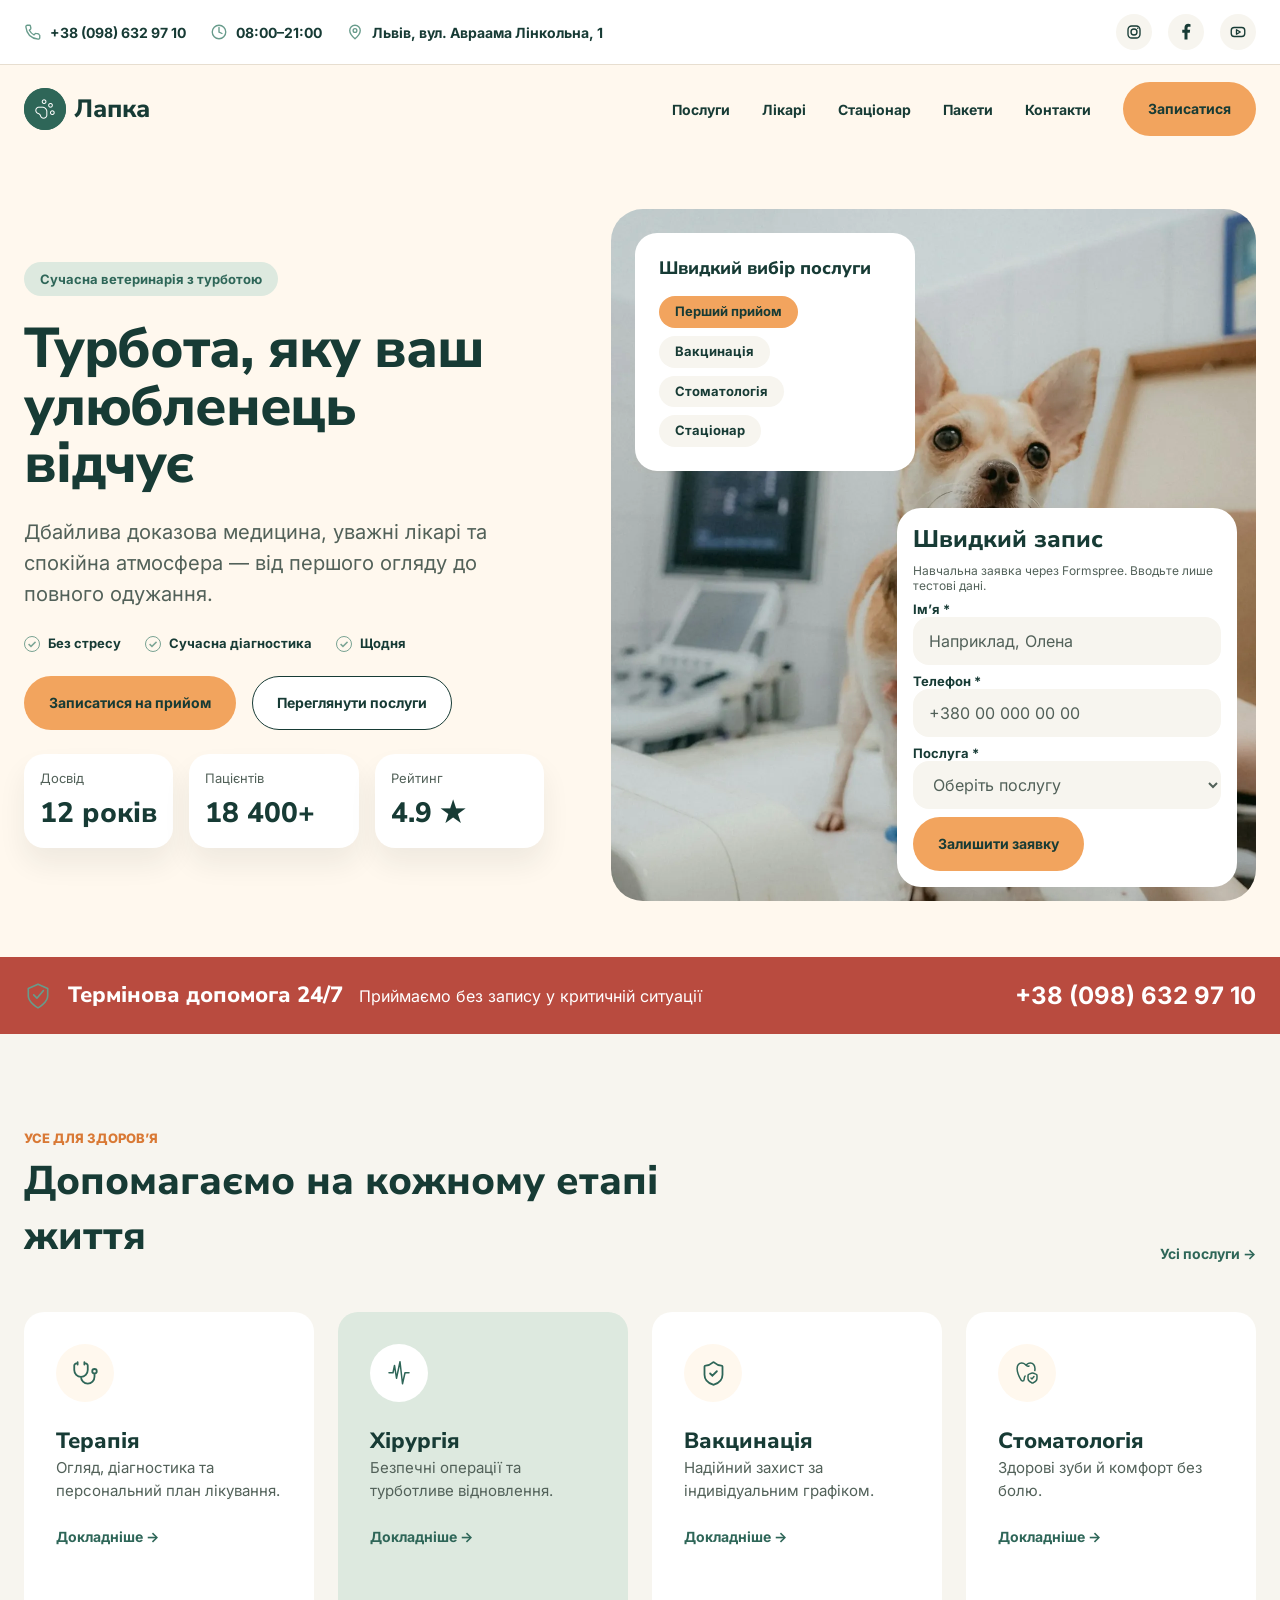
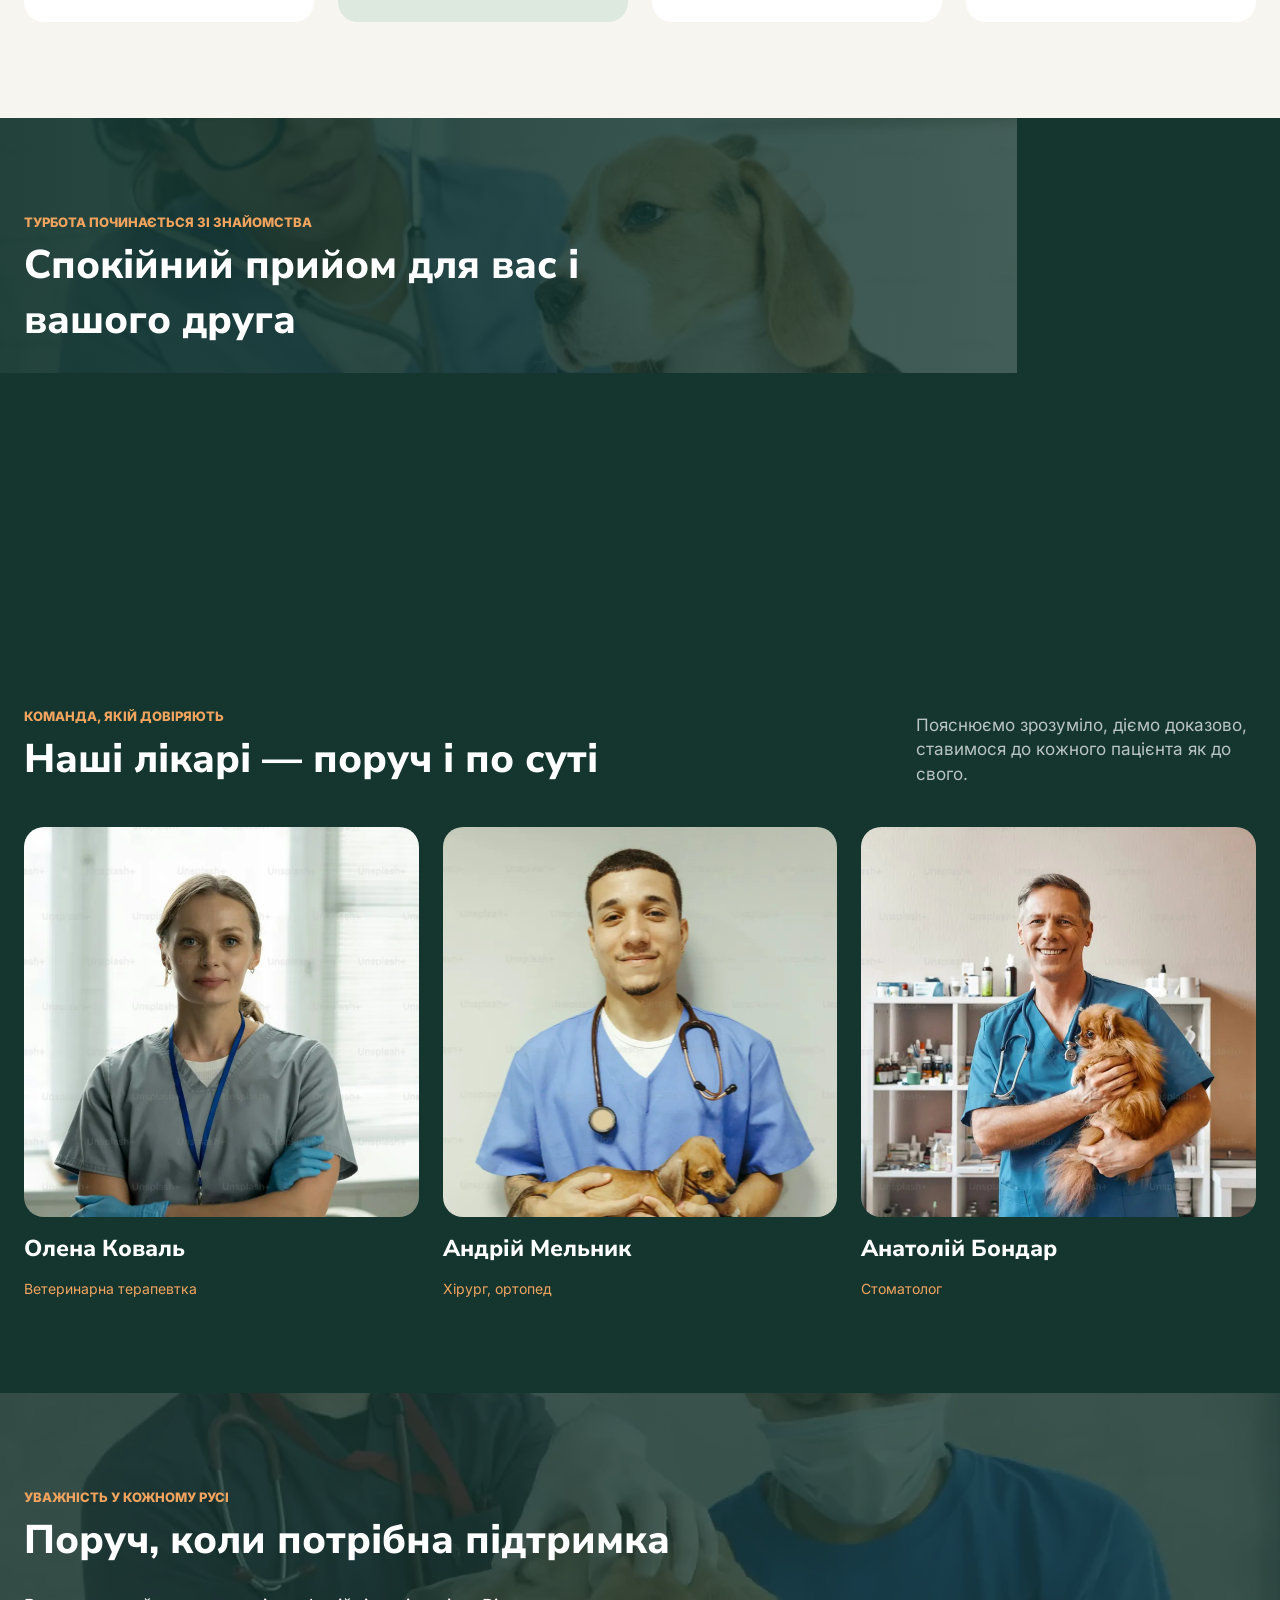
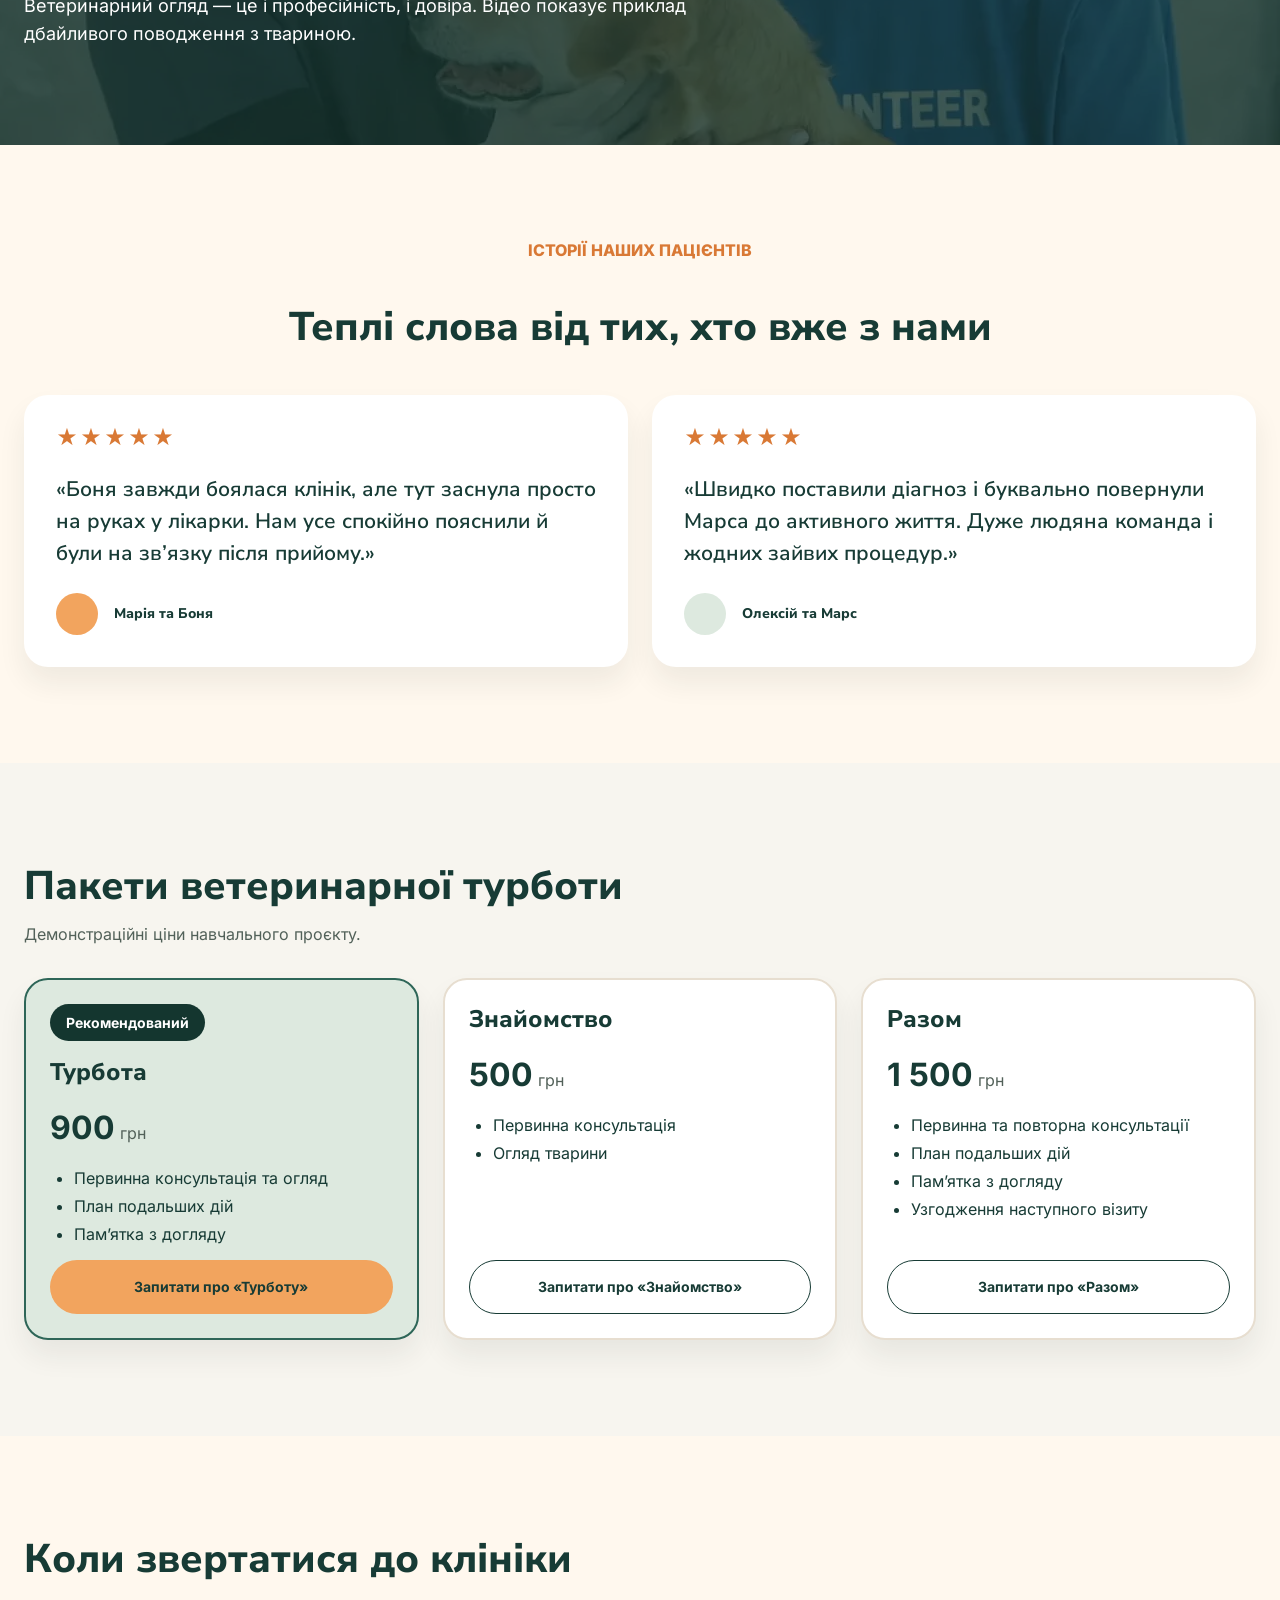
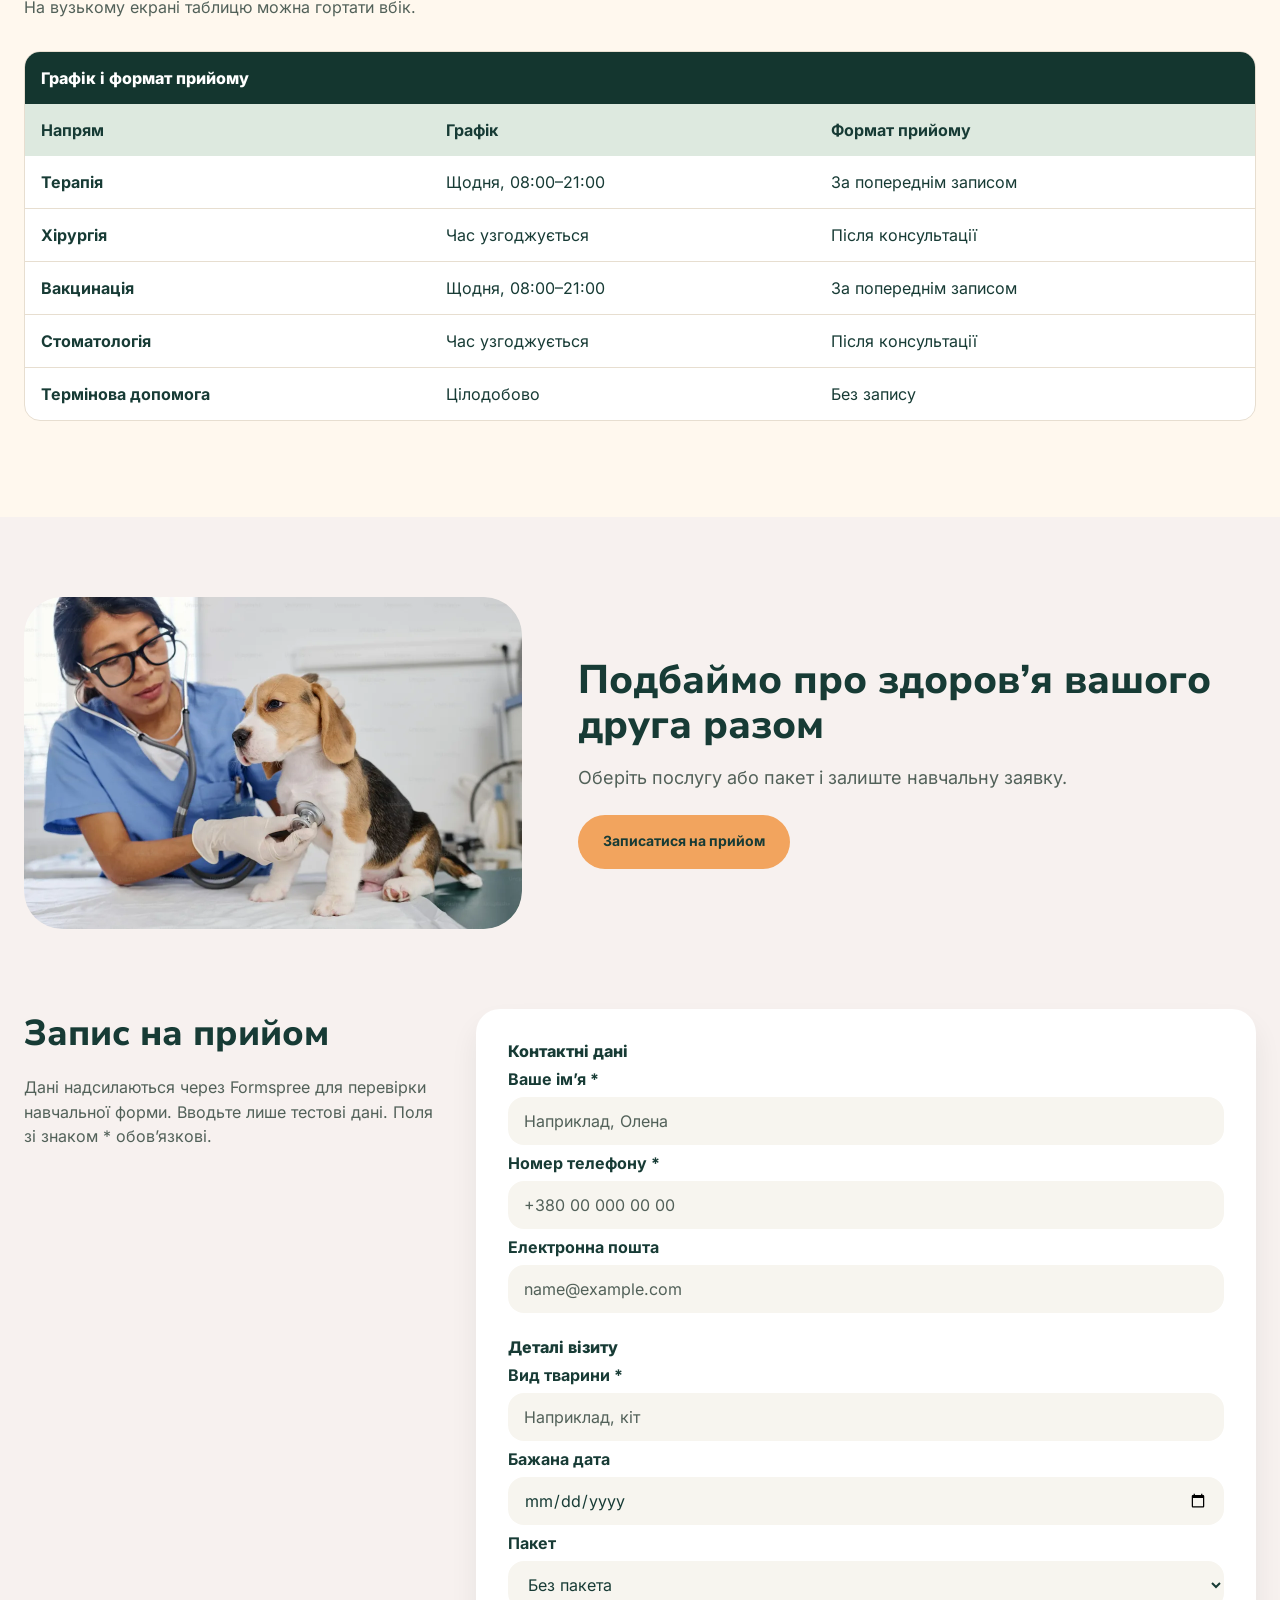
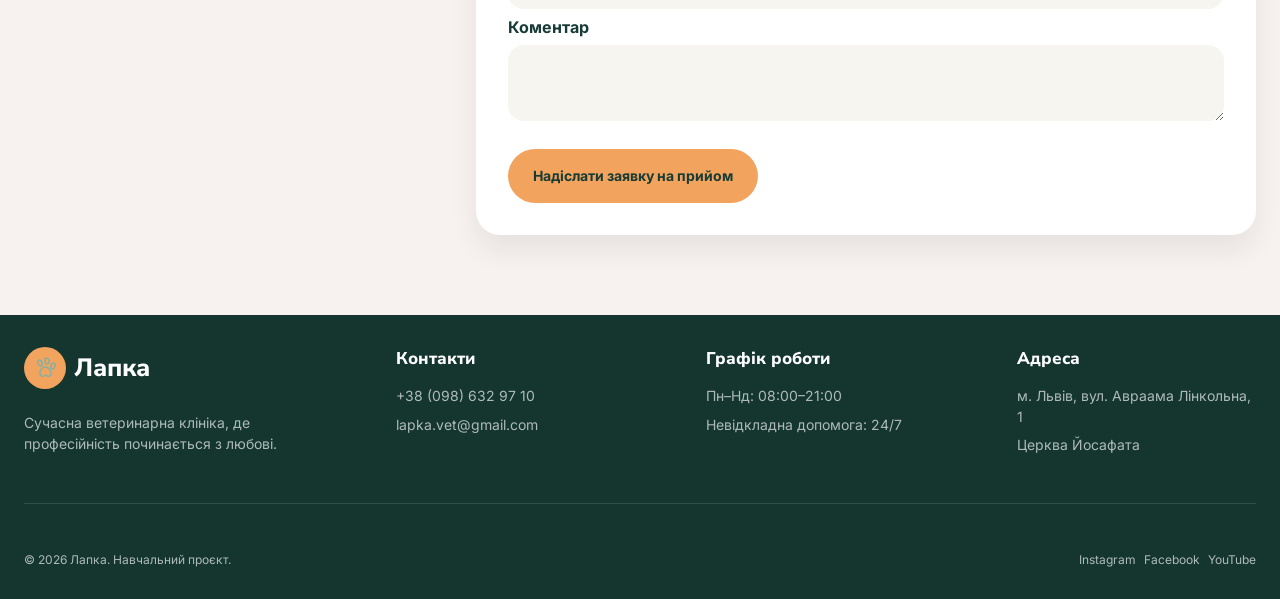
==== Lapka/index.html @ 65a07657 "feat: extend the Lapka learning site with modules 05–08" ====
<!doctype html>
<html lang="uk">
  <head>
    <meta charset="UTF-8">
    <meta name="viewport" content="width=device-width, initial-scale=1">
    <meta name="description"
      content="Ветеринарна клініка «Лапка» у Львові: терапія, хірургія, вакцинація та стоматологія. Турботливі лікарі, запис на прийом і термінова допомога вашим улюбленцям.">
    <title>Ветеринарна клініка «Лапка» у Львові</title>
    <link rel="icon" href="img/paw.svg" type="image/svg+xml">
    <link rel="stylesheet" href="css/fonts.css">
    <link rel="stylesheet" href="css/style.css">
  </head>
  <body id="top">
    <a class="skip-link" href="#main">Перейти до вмісту</a>
    <header class="header">
      <div class="header__top">
        <div class="container header__contacts">
          <ul class="contact-list">
            <li>
              <a href="tel:+380986329710">
                <img src="img/phone.svg" alt="" width="18" height="18">
                +38 (098) 632 97 10
              </a>
            </li>
            <li>
              <img src="img/clock.svg" alt="" width="18" height="18">
              08:00–21:00
            </li>
            <li>
              <a href="#contacts">
                <img src="img/location.svg" alt="" width="18" height="18">
                Львів, вул. Авраама Лінкольна, 1
              </a>
            </li>
          </ul>
          <ul class="social-list" aria-label="Соціальні мережі">
            <li>
              <a class="icon-circle" href="https://www.instagram.com/" aria-label="Instagram">
                <img src="img/instagram.svg" alt="" width="18" height="18">
              </a>
            </li>
            <li>
              <a class="icon-circle" href="https://www.facebook.com/" aria-label="Facebook">
                <img src="img/facebook.svg" alt="" width="18" height="18">
              </a>
            </li>
            <li>
              <a class="icon-circle" href="https://www.youtube.com/" aria-label="YouTube">
                <img src="img/youtube.svg" alt="" width="18" height="18">
              </a>
            </li>
          </ul>
        </div>
      </div>
      <div class="container header__inner">
        <a class="logo" href="#top" aria-label="Лапка — на початок">
          <span class="icon-circle logo__mark">
            <img src="img/logo-mark.png" alt="" width="42" height="42">
          </span>
          Лапка
        </a>
        <a class="icon-circle header__phone" href="tel:+380986329710" aria-label="Зателефонувати до клініки">
          <img src="img/phone.svg" alt="" width="22" height="22">
        </a>
        <input class="nav-toggle" type="checkbox" id="nav-toggle" aria-label="Меню"
          aria-controls="site-menu">
        <label class="icon-circle burger menu-trigger" for="nav-toggle">
          <span aria-hidden="true"></span>
        </label>
        <nav class="navigation" id="site-menu" aria-label="Основна навігація" tabindex="-1">
          <div class="menu-close">
            <strong class="navigation__title">Меню</strong>
            <label class="icon-circle burger burger--close" for="nav-toggle" title="Закрити меню">
              <span aria-hidden="true"></span>
            </label>
          </div>
          <ul class="menu">
            <li class="menu__services">
              <a href="#services">
                Послуги
                <span class="menu__arrow" aria-hidden="true">›</span>
              </a>
              <ul class="submenu__list">
                <li><a href="#services">Усі послуги</a></li>
                <li><a href="#therapy">Терапія</a></li>
                <li><a href="#surgery">Хірургія</a></li>
                <li><a href="#vaccination">Вакцинація</a></li>
                <li><a href="#dentistry">Стоматологія</a></li>
              </ul>
            </li>
            <li>
              <a href="#doctors">
                Лікарі
                <span class="menu__arrow" aria-hidden="true">›</span>
              </a>
            </li>
            <li>
              <a href="#hospital">
                Стаціонар
                <span class="menu__arrow" aria-hidden="true">›</span>
              </a>
            </li>
            <li>
              <a href="#pricing">Пакети <span class="menu__arrow" aria-hidden="true">›</span></a>
            </li>
            <li>
              <a href="#contacts">
                Контакти
                <span class="menu__arrow" aria-hidden="true">›</span>
              </a>
            </li>
          </ul>
          <a class="btn navigation__booking" href="#appointment">
            Записатися на прийом
          </a>
        </nav>
        <a class="btn header__booking" href="#appointment">Записатися</a>
      </div>
    </header>
    <main id="main" tabindex="-1">
      <section class="hero" aria-labelledby="hero-title">
        <div class="container hero__inner">
          <div class="hero__content">
            <p class="hero__badge">Сучасна ветеринарія з турботою</p>
            <h1 id="hero-title">Турбота, яку ваш улюбленець відчує</h1>
            <p class="hero__description">
              Дбайлива доказова медицина, уважні лікарі та спокійна атмосфера —
              від першого огляду до повного одужання.
            </p>
            <ul class="hero__benefits">
              <li>Без стресу</li>
              <li>Сучасна діагностика</li>
              <li>Щодня</li>
            </ul>
            <div class="hero__actions">
              <a class="btn" href="#appointment">Записатися на прийом</a>
              <a class="btn btn--outline" href="#services">
                Переглянути послуги
              </a>
            </div>
            <ul class="statistics" aria-label="Клініка в цифрах">
              <li class="statistics__heading">
                <p class="eyebrow">Нам довіряють</p>
                <h2>Спокій для вас. Турбота для них.</h2>
              </li>
              <li class="statistics__item statistics__item--experience">
                <span>Досвід</span>
                <strong>12 років</strong>
              </li>
              <li class="statistics__item statistics__item--patients">
                <span>Пацієнтів</span>
                <strong>18 400+</strong>
              </li>
              <li class="statistics__item">
                <span>Рейтинг</span>
                <strong>4.9 ★</strong>
              </li>
              <li class="statistics__item statistics__emergency">
                <span>Невідкладна допомога</span>
                <strong>24/7</strong>
              </li>
            </ul>
          </div>
          <div class="hero__visual">
            <picture class="hero__picture">
              <source media="(max-width: 600px)" srcset="img/hero-dog-mobile.webp">
              <img class="hero__photo" src="img/hero-dog.webp" alt="Чихуахуа на огляді у ветеринарній клініці"
                width="1308" height="1384" fetchpriority="high" decoding="async">
            </picture>
            <nav class="service-picker" aria-label="Швидкий вибір послуги">
              <h2 class="service-picker__title">Швидкий вибір послуги</h2>
              <ul class="service-picker__list">
                <li>
                  <a class="service-picker__link service-picker__link--active" href="#appointment">
                    Перший прийом
                  </a>
                </li>
                <li>
                  <a class="service-picker__link" href="#vaccination">
                    Вакцинація
                  </a>
                </li>
                <li>
                  <a class="service-picker__link" href="#dentistry">
                    Стоматологія
                  </a>
                </li>
                <li>
                  <a class="service-picker__link" href="#hospital">Стаціонар</a>
                </li>
              </ul>
            </nav>
            <form class="quick-booking" action="https://formspree.io/f/xnpjllab" method="post"
              aria-labelledby="quick-title" aria-describedby="quick-note">
              <h2 id="quick-title">Швидкий запис</h2>
              <p id="quick-note">Навчальна заявка через Formspree. Вводьте лише тестові дані.</p>
              <input type="hidden" name="_subject" value="Лапка — швидка навчальна заявка">
              <fieldset class="form-fields">
                <legend class="visually-hidden">Дані швидкого запису</legend>
                <label for="quick-name">Ім’я *</label>
                <input id="quick-name" name="name" type="text" placeholder="Наприклад, Олена"
                  autocomplete="given-name" maxlength="80" required>
                <label for="quick-phone">Телефон *</label>
                <input id="quick-phone" name="phone" type="tel" placeholder="+380 00 000 00 00"
                  autocomplete="tel" maxlength="24" pattern="[+]?[0-9][0-9 \(\)\-]{5,21}[0-9]" required>
                <label for="quick-service">Послуга *</label>
                <select id="quick-service" name="service" required>
                  <option value="" selected disabled>Оберіть послугу</option>
                  <option>Перший прийом</option>
                  <option>Вакцинація</option>
                  <option>Стоматологія</option>
                  <option>Стаціонар</option>
                </select>
              </fieldset>
              <button class="btn" type="submit">Залишити заявку</button>
            </form>
          </div>
        </div>
      </section>
      <section class="emergency" id="hospital" aria-labelledby="emergency-title">
        <div class="container emergency__inner">
          <span class="emergency__icon">
            <img src="img/shield.svg" alt="" width="28" height="28" loading="lazy">
          </span>
          <h2 id="emergency-title">Термінова допомога 24/7</h2>
          <p>Приймаємо без запису у критичній ситуації</p>
          <a href="tel:+380986329710">+38 (098) 632 97 10</a>
        </div>
      </section>
      <section class="section services" id="services" aria-labelledby="services-title">
        <div class="container services__inner">
          <hgroup class="services__heading">
            <p class="eyebrow">Усе для здоров’я</p>
            <h2 id="services-title">Допомагаємо на кожному етапі життя</h2>
          </hgroup>
          <div class="cards services__cards" id="service-cards">
            <article class="card service-card" id="therapy">
              <span class="icon-circle service-card__icon">
                <img src="img/service-therapy.svg" alt="" width="27" height="27" loading="lazy">
              </span>
              <div class="service-card__body">
                <h3>Терапія</h3>
                <p>Огляд, діагностика та персональний план лікування.</p>
              </div>
              <a class="text-link" href="#appointment" aria-label="Дізнатися більше про терапію">
                <span class="service-card__link-label">Докладніше</span>
                <span aria-hidden="true">→</span>
              </a>
            </article>
            <article class="card service-card service-card--accent" id="surgery">
              <span class="icon-circle service-card__icon">
                <img src="img/service-surgery.svg" alt="" width="24" height="24" loading="lazy">
              </span>
              <div class="service-card__body">
                <h3>Хірургія</h3>
                <p>Безпечні операції та турботливе відновлення.</p>
              </div>
              <a class="text-link" href="#appointment" aria-label="Дізнатися більше про хірургію">
                <span class="service-card__link-label">Докладніше</span>
                <span aria-hidden="true">→</span>
              </a>
            </article>
            <article class="card service-card" id="vaccination">
              <span class="icon-circle service-card__icon">
                <img src="img/service-vaccination.svg" alt="" width="27" height="27" loading="lazy">
              </span>
              <div class="service-card__body">
                <h3>Вакцинація</h3>
                <p>Надійний захист за індивідуальним графіком.</p>
              </div>
              <a class="text-link" href="#appointment" aria-label="Дізнатися більше про вакцинацію">
                <span class="service-card__link-label">Докладніше</span>
                <span aria-hidden="true">→</span>
              </a>
            </article>
            <article class="card service-card" id="dentistry">
              <span class="icon-circle service-card__icon">
                <img src="img/service-dentistry.svg" alt="" width="24" height="24" loading="lazy">
              </span>
              <div class="service-card__body">
                <h3>Стоматологія</h3>
                <p>Здорові зуби й комфорт без болю.</p>
              </div>
              <a class="text-link" href="#appointment" aria-label="Дізнатися більше про стоматологію">
                <span class="service-card__link-label">Докладніше</span>
                <span aria-hidden="true">→</span>
              </a>
            </article>
          </div>
          <a class="text-link services__all" href="#service-cards">
            Усі послуги
            <span aria-hidden="true">→</span>
          </a>
        </div>
      </section>
      <section class="media-banner photo-banner" id="care" aria-labelledby="care-title" tabindex="-1">
        <div class="container">
          <div class="media-copy">
            <p class="eyebrow">Турбота починається зі знайомства</p>
            <h2 id="care-title">Спокійний прийом для вас і вашого друга</h2>
            <p>
              Час на знайомство, зрозумілі пояснення та увага до кожної деталі —
              саме так ми уявляємо сучасну ветеринарію.
            </p>
            <a class="btn" href="#appointment">Підготуватися до візиту</a>
          </div>
        </div>
      </section>
      <section class="section doctors" id="doctors" aria-labelledby="doctors-title">
        <div class="container">
          <div class="section-heading doctors__heading">
            <hgroup>
              <p class="eyebrow">Команда, якій довіряють</p>
              <h2 id="doctors-title">Наші лікарі — поруч і по суті</h2>
            </hgroup>
            <p class="doctors__description">
              Пояснюємо зрозуміло, діємо доказово, ставимося до кожного пацієнта
              як до свого.
            </p>
          </div>
          <div class="cards doctors__cards">
            <article class="card doctor-card">
              <img src="img/doctor-koval.webp" alt="Ветеринарна терапевтка Олена Коваль" width="802"
                height="780" loading="lazy" decoding="async">
              <h3>Олена Коваль</h3>
              <p>Ветеринарна терапевтка</p>
            </article>
            <article class="card doctor-card">
              <img src="img/doctor-melnyk.webp" alt="Хірург Андрій Мельник із собакою" width="803" height="780"
                loading="lazy" decoding="async">
              <h3>Андрій Мельник</h3>
              <p>Хірург, ортопед</p>
            </article>
            <article class="card doctor-card">
              <img src="img/doctor-bondar.webp" alt="Стоматолог Анатолій Бондар із рудим котом" width="802"
                height="780" loading="lazy" decoding="async">
              <h3>Анатолій Бондар</h3>
              <p>Стоматолог</p>
            </article>
          </div>
        </div>
      </section>
      <section class="media-banner video-banner" id="clinic-video" aria-labelledby="video-title" tabindex="-1">
        <video class="video-banner__video" autoplay muted loop playsinline preload="none"
          poster="img/vet-video-poster.webp" aria-hidden="true" tabindex="-1">
          <source src="video/vet-care.mp4" type="video/mp4" media="(prefers-reduced-motion: no-preference)">
        </video>
        <div class="container">
          <div class="media-copy">
            <p class="eyebrow">Уважність у кожному русі</p>
            <h2 id="video-title">Поруч, коли потрібна підтримка</h2>
            <p>
              Ветеринарний огляд — це і професійність, і довіра. Відео показує
              приклад дбайливого поводження з твариною.
            </p>
          </div>
        </div>
      </section>
      <section class="section testimonials" aria-labelledby="testimonials-title">
        <div class="container">
          <p class="eyebrow">Історії наших пацієнтів</p>
          <h2 id="testimonials-title">Теплі слова від тих, хто вже з нами</h2>
          <div class="cards testimonials__cards">
            <article class="card review-card">
              <p class="review-card__stars" role="img" aria-label="5 із 5 зірок">
                ★★★★★
              </p>
              <blockquote>
                «Боня завжди боялася клінік, але тут заснула просто на руках у
                лікарки. Нам усе спокійно пояснили й були на зв’язку після
                прийому.»
              </blockquote>
              <h3 class="review-card__author">
                <span class="icon-circle review-card__avatar" aria-hidden="true"></span>
                Марія та Боня
              </h3>
            </article>
            <article class="card review-card">
              <p class="review-card__stars" role="img" aria-label="5 із 5 зірок">
                ★★★★★
              </p>
              <blockquote>
                «Швидко поставили діагноз і буквально повернули Марса до
                активного життя. Дуже людяна команда і жодних зайвих процедур.»
              </blockquote>
              <h3 class="review-card__author">
                <span class="icon-circle review-card__avatar review-card__avatar--sage" aria-hidden="true"></span>
                Олексій та Марс
              </h3>
            </article>
          </div>
        </div>
      </section>

      <section class="section pricing" id="pricing" aria-labelledby="pricing-title">
        <div class="container">
          <hgroup class="module-heading">
            <h2 id="pricing-title">Пакети ветеринарної турботи</h2>
            <p>Демонстраційні ціни навчального проєкту.</p>
          </hgroup>
          <div class="cards pricing__cards">
            <article class="card price-card price-card--recommended">
              <p class="price-card__badge">Рекомендований</p>
              <h3>Турбота</h3>
              <p class="price-card__price"><strong>900</strong> грн</p>
              <ul>
                <li>Первинна консультація та огляд</li>
                <li>План подальших дій</li>
                <li>Пам’ятка з догляду</li>
              </ul>
              <a class="btn" href="#booking-package">Запитати про «Турботу»</a>
            </article>
            <article class="card price-card">
              <h3>Знайомство</h3>
              <p class="price-card__price"><strong>500</strong> грн</p>
              <ul>
                <li>Первинна консультація</li>
                <li>Огляд тварини</li>
              </ul>
              <a class="btn btn--outline" href="#booking-package">Запитати про «Знайомство»</a>
            </article>
            <article class="card price-card">
              <h3>Разом</h3>
              <p class="price-card__price"><strong>1 500</strong> грн</p>
              <ul>
                <li>Первинна та повторна консультації</li>
                <li>План подальших дій</li>
                <li>Пам’ятка з догляду</li>
                <li>Узгодження наступного візиту</li>
              </ul>
              <a class="btn btn--outline" href="#booking-package">Запитати про «Разом»</a>
            </article>
          </div>
        </div>
      </section>

      <section class="section schedule" id="schedule" aria-labelledby="schedule-title">
        <div class="container">
          <hgroup class="module-heading">
            <h2 id="schedule-title">Коли звертатися до клініки</h2>
            <p id="schedule-hint">На вузькому екрані таблицю можна гортати вбік.</p>
          </hgroup>
          <div class="table-scroll" role="region" aria-labelledby="schedule-caption"
            aria-describedby="schedule-hint" tabindex="0">
            <table class="schedule-table">
              <caption id="schedule-caption">Графік і формат прийому</caption>
              <thead>
                <tr><th scope="col">Напрям</th><th scope="col">Графік</th><th scope="col">Формат прийому</th></tr>
              </thead>
              <tbody>
                <tr><th scope="row">Терапія</th><td>Щодня, 08:00–21:00</td><td>За попереднім записом</td></tr>
                <tr><th scope="row">Хірургія</th><td>Час узгоджується</td><td>Після консультації</td></tr>
                <tr><th scope="row">Вакцинація</th><td>Щодня, 08:00–21:00</td><td>За попереднім записом</td></tr>
                <tr><th scope="row">Стоматологія</th><td>Час узгоджується</td><td>Після консультації</td></tr>
                <tr><th scope="row">Термінова допомога</th><td>Цілодобово</td><td>Без запису</td></tr>
              </tbody>
            </table>
          </div>
        </div>
      </section>

      <section class="section appointment" id="appointment" aria-labelledby="appointment-title">
        <div class="container">
          <div class="appointment__intro">
            <picture class="appointment__picture">
              <img src="img/appointment-dog.webp" alt="Ветеринарка оглядає бігля на прийомі" width="996"
                height="664" loading="lazy" decoding="async">
            </picture>
            <div class="appointment__message">
              <h2>Подбаймо про здоров’я вашого друга разом</h2>
              <p>
                Оберіть послугу або пакет і залиште навчальну заявку.
              </p>
              <a class="btn" href="#booking-form">Записатися на прийом</a>
            </div>
          </div>
          <div class="appointment__inner">
            <div class="appointment__description">
              <h2 id="appointment-title">Запис на прийом</h2>
              <p id="booking-note">Дані надсилаються через Formspree для перевірки навчальної форми.
                Вводьте лише тестові дані. Поля зі знаком * обов’язкові.</p>
            </div>
            <form class="booking-form" id="booking-form" action="https://formspree.io/f/xnpjllab" method="post"
              aria-labelledby="appointment-title" aria-describedby="booking-note" tabindex="-1">
              <input type="hidden" name="_subject" value="Лапка — навчальна заявка на прийом">
              <fieldset class="form-fields">
                <legend>Контактні дані</legend>
                <label for="booking-name">Ваше ім’я *</label>
                <input id="booking-name" name="name" type="text" placeholder="Наприклад, Олена"
                  autocomplete="given-name" maxlength="80" required>
                <label for="booking-phone">Номер телефону *</label>
                <input id="booking-phone" name="phone" type="tel" placeholder="+380 00 000 00 00"
                  autocomplete="tel" maxlength="24" pattern="[+]?[0-9][0-9 \(\)\-]{5,21}[0-9]" required>
                <label for="booking-email">Електронна пошта</label>
                <input id="booking-email" name="email" type="email" placeholder="name@example.com"
                  autocomplete="email" maxlength="120">
              </fieldset>
              <fieldset class="form-fields">
                <legend>Деталі візиту</legend>
                <label for="booking-pet">Вид тварини *</label>
                <input id="booking-pet" name="pet" type="text" placeholder="Наприклад, кіт" maxlength="80" required>
                <label for="booking-date">Бажана дата</label>
                <input id="booking-date" name="date" type="date">
                <label for="booking-package">Пакет</label>
                <select id="booking-package" name="package">
                  <option value="">Без пакета</option>
                  <option>Турбота</option>
                  <option>Знайомство</option>
                  <option>Разом</option>
                </select>
                <label for="booking-message">Коментар</label>
                <textarea id="booking-message" name="message" rows="3" maxlength="500"></textarea>
              </fieldset>
              <button class="btn" type="submit">Надіслати заявку на прийом</button>
            </form>
          </div>
        </div>
      </section>
    </main>
    <footer class="footer" id="contacts">
      <div class="container">
        <div class="footer__columns">
          <div class="footer__brand">
            <a class="logo logo--footer" href="#top">
              <span class="icon-circle logo__mark">
                <img src="img/paw.svg" alt="" width="26" height="26" loading="lazy">
              </span>
              Лапка
            </a>
            <p>
              Сучасна ветеринарна клініка, де професійність починається з
              любові.
            </p>
          </div>
          <section class="footer__column" aria-labelledby="footer-contacts-title">
            <h2 id="footer-contacts-title">Контакти</h2>
            <address>
              <a href="tel:+380986329710">+38 (098) 632 97 10</a>
              <a href="mailto:lapka.vet@gmail.com">lapka.vet@gmail.com</a>
            </address>
          </section>
          <section class="footer__column" aria-labelledby="footer-hours-title">
            <h2 id="footer-hours-title">Графік роботи</h2>
            <p>Пн–Нд: 08:00–21:00</p>
            <p>Невідкладна допомога: 24/7</p>
          </section>
          <section class="footer__column" aria-labelledby="footer-address-title">
            <h2 id="footer-address-title">Адреса</h2>
            <address>
              <p>м. Львів, вул. Авраама Лінкольна, 1</p>
              <p>Церква Йосафата</p>
            </address>
          </section>
        </div>
        <div class="footer__bottom">
          <p>© 2026 Лапка. Навчальний проєкт.</p>
          <nav aria-label="Соціальні мережі у підвалі">
            <ul>
              <li><a href="https://www.instagram.com/">Instagram</a></li>
              <li><a href="https://www.facebook.com/">Facebook</a></li>
              <li><a href="https://www.youtube.com/">YouTube</a></li>
            </ul>
          </nav>
        </div>
      </div>
    </footer>
  </body>
</html>
---- Lapka/css/fonts.css ----
@font-face {
  font-family: "Inter";
  font-style: normal;
  font-weight: 400;
  font-display: swap;
  src: url(../fonts/inter-regular.woff2) format("woff2");
}

@font-face {
  font-family: "Inter";
  font-style: normal;
  font-weight: 500;
  font-display: swap;
  src: url(../fonts/inter-medium.woff2) format("woff2");
}

@font-face {
  font-family: "Inter";
  font-style: normal;
  font-weight: 600;
  font-display: swap;
  src: url(../fonts/inter-semibold.woff2) format("woff2");
}

@font-face {
  font-family: "Inter";
  font-style: normal;
  font-weight: 700;
  font-display: swap;
  src: url(../fonts/inter-bold.woff2) format("woff2");
}

@font-face {
  font-family: "Inter";
  font-style: normal;
  font-weight: 800;
  font-display: swap;
  src: url(../fonts/inter-extrabold.woff2) format("woff2");
}

@font-face {
  font-family: "Nunito Sans";
  font-style: normal;
  font-weight: 700;
  font-stretch: normal;
  font-display: swap;
  src: url(../fonts/nunito-sans-bold.woff2) format("woff2");
}

@font-face {
  font-family: "Nunito Sans";
  font-style: normal;
  font-weight: 800;
  font-stretch: normal;
  font-display: swap;
  src: url(../fonts/nunito-sans-extrabold.woff2) format("woff2");
}

@font-face {
  font-family: "Nunito Sans";
  font-style: normal;
  font-weight: 600;
  font-stretch: normal;
  font-display: swap;
  src: url(../fonts/nunito-sans-600.woff2) format("woff2");
}
---- Lapka/css/style.css ----
:root {
  --ink: #173b35;
  --muted: #526159;
  --green: #14362f;
  --sage: #dde9df;
  --cream: #fff8ee;
  --soft: #f7f5ef;
  --booking-bg: #f7f1ef;
  --orange: #f2a45e;
  --orange-dark: #d97935;
  --orange-hover: #e59651;
  --red: #b94b3f;
  --white: #fff;
  --link: #2e6658;
  --logo-green: #2e6658;
  --header-line: #e7ded0;
  --checkmark: #79a393;
  --emergency-muted: #fff;
  --team-muted: rgb(255 255 255 / 71%);
  --team-role: #f2a45e;
  --footer-muted: rgb(255 255 255 / 66%);
  --footer-line: rgb(255 255 255 / 12%);
  --photo-overlay-start: rgb(20 54 47 / 94%);
  --photo-overlay-end: rgb(20 54 47 / 70%);
  --video-overlay: rgb(20 54 47 / 75%);
  --shadow: 0 16px 28px rgb(30 48 38 / 7%);
  --space-1: 8px;
  --space-2: 16px;
  --space-3: 24px;
  --space-4: 32px;
  --space-5: 40px;
  --space-6: 48px;
  --space-7: 56px;
  --space-8: 64px;
  --space-10: 80px;
  --space-12: 96px;
  --radius-field: 16px;
  --radius-panel: 24px;
  --radius-pill: 32px;
  --error: #a6382e;
  --motion-fast: 200ms;
}

*, *::before, *::after { box-sizing: border-box; }
html { scroll-behavior: smooth; }

body {
  margin: 0;
  min-width: 0;
  font-family: "Inter", sans-serif;
  color: var(--ink);
  background: var(--cream);
}

h1, h2, h3, hgroup, p { margin: 0; }
h1, h2, h3 { font-family: "Nunito Sans", sans-serif; font-weight: 800; }
h2 { font-size: 40px; line-height: 1.375; }
h3 { font-size: 24px; line-height: 1.3; }
p { color: var(--muted); line-height: 1.5; }
a { color: inherit; text-decoration: none; }

ul {
  margin: 0;
  padding: 0;
  list-style: none;
}

img {
  display: block;
  max-width: 100%;
  height: auto;
}

button, input, select, textarea { font: inherit; }
button, select { cursor: pointer; }
address { font-style: normal; }
section, footer, #booking-form, #booking-package { scroll-margin-top: var(--space-3); }

a:focus-visible, button:focus-visible, input:focus-visible, select:focus-visible,
textarea:focus-visible, .table-scroll:focus-visible {
  outline: 3px solid var(--ink);
  outline-offset: 5px;
}

.container {
  max-width: 1296px;
  margin: 0 auto;
  padding: 0 var(--space-3);
}

.visually-hidden {
  position: absolute;
  width: 1px;
  height: 1px;
  padding: 0;
  margin: -1px;
  overflow: hidden;
  clip-path: inset(50%);
  white-space: nowrap;
  border: 0;
}

.section { padding: var(--space-12) 0; }

.cards {
  display: flex;
  align-items: stretch;
  gap: var(--space-3);
}

.card {
  display: flex;
  flex: 1;
  flex-direction: column;
  min-width: 0;
}

.btn {
  display: inline-flex;
  justify-content: center;
  align-items: center;
  min-height: 54px;
  padding: 0 var(--space-3);
  border: 1px solid transparent;
  border-radius: var(--radius-pill);
  background: var(--orange);
  color: var(--ink);
  font-size: 14px;
  font-weight: 700;
  line-height: 1.2;
  transition: opacity var(--motion-fast) ease, transform var(--motion-fast) ease;
}

.btn:hover { background: var(--orange-hover); opacity: 0.96; }
.btn:active { transform: scale(0.98); }
.btn--outline { border-color: var(--ink); background: var(--white); }
.btn--outline:hover { background: var(--sage); }

.text-link {
  font-size: 14px;
  line-height: 1.4;
  font-weight: 700;
  color: var(--link);
}

.text-link:hover, .menu a:hover { color: var(--orange-dark); }

.eyebrow {
  margin-bottom: var(--space-1);
  color: var(--orange-dark);
  text-transform: uppercase;
  font-size: 13px;
  font-weight: 800;
  line-height: 16px;
}

.section-heading {
  display: flex;
  align-items: flex-end;
  justify-content: space-between;
  gap: var(--space-5);
  margin-bottom: var(--space-6);
}

.icon-circle, .hero__benefits li::before {
  display: flex;
  align-items: center;
  justify-content: center;
  width: var(--icon-size, 42px);
  height: var(--icon-size, 42px);
  border-radius: 50%;
}

.logo {
  display: inline-flex;
  align-items: center;
  gap: var(--space-1);
  font-family: "Nunito Sans", sans-serif;
  font-size: 25px;
  font-weight: 800;
}

.logo__mark { background: var(--logo-green); }

.header__top { background: var(--white); border-bottom: 1px solid var(--header-line); }
.header__contacts, .header__inner { display: flex; align-items: center; }
.header__contacts { justify-content: space-between; min-height: 64px; }

.contact-list {
  display: flex;
  align-items: center;
  gap: var(--space-3);
  font-size: 14px;
  font-weight: 700;
}

.contact-list li, .contact-list a {
  display: inline-flex;
  align-items: center;
  gap: var(--space-1);
}

.social-list { display: flex; gap: var(--space-2); }
.social-list a { --icon-size: 36px; background: var(--soft); }
.navigation { margin-left: auto; }

.menu {
  display: flex;
  gap: var(--space-4);
  font-size: 14px;
  font-weight: 700;
}


.hero__inner {
  display: flex;
  align-items: center;
  gap: var(--space-8);
  max-width: 1300px;
  min-height: 800px;
  padding-block: var(--space-7);
}

.hero__content, .quick-booking, .booking-form { display: flex; flex-direction: column; }

.hero__content {
  flex: 1 1 530px;
  align-items: flex-start;
  gap: var(--space-3);
  min-width: 0;
}

.hero__badge {
  display: inline-block;
  padding: var(--space-1) var(--space-2);
  margin-bottom: 0;
  border-radius: 30px;
  background: var(--sage);
  color: var(--link);
  font-size: 13px;
  font-weight: 700;
  line-height: 18px;
  animation: badge-arrive 360ms ease-out both;
}

@keyframes badge-arrive {
  from { opacity: 0.85; transform: translateY(4px); }
  to { opacity: 1; transform: translateY(0); }
}

h1 {
  max-width: 470px;
  font-size: 56px;
  line-height: 1.03;
  letter-spacing: -1.2px;
}

.hero__description {
  max-width: 475px;
  font-size: 20px;
  line-height: 1.55;
}

.hero__benefits {
  display: flex;
  gap: var(--space-3);
  font-size: 13px;
  line-height: 18px;
  font-weight: 700;
}

.hero__benefits li::before {
  --icon-size: 16px;
  content: "✓";
  display: inline-flex;
  margin-right: var(--space-1);
  border: 1px solid var(--checkmark);
  color: var(--checkmark);
  font-size: 11px;
}

.hero__actions { display: flex; gap: var(--space-2); }

.statistics {
  display: flex;
  gap: var(--space-2);
  width: 520px;
  max-width: 100%;
}

.statistics__item {
  display: flex;
  flex-direction: column;
  justify-content: center;
  flex: 0 1 174px;
  gap: var(--space-1);
  padding: var(--space-2);
  min-height: 92px;
  border-radius: 20px;
  background: var(--white);
  box-shadow: var(--shadow);
}

.statistics__item span {
  font-size: 13px;
  line-height: 16px;
  color: var(--muted);
}

.statistics__item--experience { flex-basis: 146px; }
.statistics__item--patients { flex-basis: 176px; }

.statistics__item strong {
  font-family: "Nunito Sans", sans-serif;
  font-size: 28px;
  font-weight: 800;
  line-height: 38px;
  white-space: nowrap;
}

.hero__visual {
  position: relative;
  flex: 0 1 654px;
  min-width: 0;
  height: 692px;
}

.hero__photo, .doctor-card img { width: 100%; object-fit: cover; }
.hero__photo { height: 100%; border-radius: 32px; }

.service-picker {
  position: absolute;
  top: 24px;
  left: 24px;
  width: 280px;
  min-height: 150px;
  padding: var(--space-3);
  border-radius: 22px;
  background: var(--white);
}

.service-picker__title {
  margin-bottom: var(--space-2);
  font-size: 18px;
  line-height: 1.3;
}

.service-picker__list {
  display: flex;
  flex-wrap: wrap;
  gap: var(--space-1);
}

.service-picker__link {
  display: block;
  padding: var(--space-1) var(--space-2);
  border-radius: 24px;
  background: var(--soft);
  font-size: 13px;
  line-height: 1.2;
  font-weight: 700;
}

.service-picker__link--active, .service-picker__link:hover { background: var(--orange); }

.quick-booking {
  position: absolute;
  right: 19px;
  bottom: 14px;
  gap: var(--space-1);
  width: 340px;
  padding: var(--space-2);
  border-radius: var(--radius-panel);
  background: var(--white);
}

.quick-booking h2 { font-size: 24px; line-height: 31px; }
.quick-booking p { font-size: 12px; line-height: 15px; }

.form-fields :is(input, select, textarea) {
  width: 100%;
  min-width: 0;
  min-height: 48px;
  padding: var(--space-1) var(--space-2);
  border: 0;
  border-radius: var(--radius-field);
  color: var(--ink);
  background: var(--soft);
}

input::placeholder, select:invalid { color: var(--muted); opacity: 1; }
input:user-invalid, select:user-invalid { box-shadow: inset 0 0 0 2px var(--error); }
textarea { resize: vertical; }
.quick-booking .btn, .booking-form .btn { align-self: flex-start; }

.form-fields { min-width: 0; margin: 0; padding: 0; border: 0; }
.form-fields legend { margin-bottom: var(--space-1); padding: 0; font-weight: 800; }
.form-fields label { display: block; margin-bottom: var(--space-1); font-weight: 700; }
.form-fields :is(input, select) + label { margin-top: var(--space-1); }
.quick-booking label { margin-bottom: 0; font-size: 13px; }

.emergency { color: var(--white); background: var(--red); }

.emergency__inner {
  display: flex;
  align-items: center;
  gap: var(--space-2);
  min-height: 77px;
}

.emergency__icon { font-size: 30px; color: var(--emergency-muted); }
.emergency h2 { font-size: 22px; }
.emergency p { font-size: 16px; color: var(--emergency-muted); }

.emergency a {
  margin-left: auto;
  font-size: 24px;
  font-weight: 700;
  white-space: nowrap;
}

.services { background: var(--soft); }
.services__inner {
  display: flex;
  flex-wrap: wrap;
  align-items: flex-end;
  justify-content: space-between;
  gap: var(--space-6) var(--space-5);
}

.services__heading { flex: 1; min-width: 0; max-width: 650px; }
.services__cards { flex-basis: 100%; order: 1; gap: var(--space-3); }

.service-card {
  min-height: 310px;
  gap: var(--space-3);
  padding: var(--space-4);
  border-radius: 20px;
  background: var(--white);
}

.service-card--accent { background: var(--sage); }

.service-card__icon {
  --icon-size: 58px;
  flex-shrink: 0;
  background: var(--cream);
}

.service-card--accent .service-card__icon { background: var(--white); }
.service-card h3 { font-size: 22px; line-height: 30px; }
.service-card p { font-size: 15px; line-height: 1.55; }

.doctors, .footer { color: var(--white); background: var(--green); }
.doctors__heading { margin-bottom: var(--space-5); }

.doctors__description {
  flex: 0 0 340px;
  color: var(--team-muted);
  font-size: 17px;
  line-height: 1.45;
}

.doctor-card img { height: 390px; border-radius: 20px; }

.doctor-card h3 {
  margin-top: var(--space-2);
  font-size: 23px;
  line-height: 31px;
}

.doctor-card p {
  margin-top: var(--space-2);
  color: var(--team-role);
  font-size: 14px;
  line-height: 17px;
}

.testimonials { padding: var(--space-12) 0; }

.testimonials > .container > .eyebrow {
  margin-bottom: var(--space-5);
  line-height: 19px;
  text-align: center;
  font-size: 16px;
}

.testimonials h2 { margin-bottom: var(--space-5); text-align: center; }

.review-card {
  min-height: 268px;
  padding: var(--space-4);
  border-radius: 24px;
  background: var(--white);
  box-shadow: var(--shadow);
}

.review-card__stars {
  margin-bottom: var(--space-3);
  color: var(--orange-dark);
  font-size: 21px;
  line-height: 22px;
  letter-spacing: 2px;
}

.review-card blockquote {
  margin: 0 0 var(--space-3);
  font-family: "Nunito Sans", sans-serif;
  font-size: 21px;
  line-height: 32px;
  font-weight: 600;
}

.review-card__author {
  display: flex;
  align-items: center;
  gap: var(--space-2);
  margin-top: auto;
  font-size: 14px;
}

.review-card__avatar { background: var(--orange); }
.review-card__avatar--sage { background: var(--sage); }

.appointment { padding: var(--space-10) 0; background: var(--booking-bg); }

.appointment__intro {
  display: flex;
  align-items: center;
  gap: var(--space-7);
  margin-bottom: var(--space-10);
}

.appointment__picture {
  position: relative;
  display: block;
  flex: 0 0 498px;
  width: 498px;
  aspect-ratio: 3 / 2;
  overflow: hidden;
  border-radius: 38px;
}

.appointment__picture > img, .video-banner__video {
  position: absolute;
  inset: 0;
  width: 100%;
  height: 100%;
  object-fit: cover;
}

.appointment__message { flex: 1; }
.appointment__message h2 { line-height: 1.12; }

.appointment__message p {
  max-width: 530px;
  margin: var(--space-2) 0 var(--space-3);
  font-size: 18px;
}

.appointment__inner {
  display: flex;
  gap: var(--space-4);
  align-items: flex-start;
}

.appointment__description { flex: 0 0 420px; }
.appointment__description h2 { font-size: 36px; margin-bottom: var(--space-2); }

.appointment__description p {
  max-width: 420px;
  font-size: 16px;
  line-height: 1.55;
}

.booking-form {
  flex: 1;
  min-width: 0;
  gap: var(--space-3);
  padding: var(--space-4);
  border-radius: var(--radius-panel);
  background: var(--white);
  box-shadow: var(--shadow);
}

.module-heading { margin-bottom: var(--space-4); }
.module-heading p { margin-top: var(--space-1); }
.pricing { background: var(--soft); }
.pricing__cards { gap: var(--space-3); }
.price-card {
  gap: var(--space-2);
  padding: var(--space-3);
  border: 2px solid var(--header-line);
  border-radius: var(--radius-panel);
  background: var(--white);
  box-shadow: var(--shadow);
  transition: transform var(--motion-fast) ease;
}
.price-card--recommended { border-color: var(--link); background: var(--sage); }
.price-card:hover, .price-card:focus-within { background: var(--cream); }
.price-card__badge {
  align-self: flex-start;
  padding: var(--space-1) var(--space-2);
  border-radius: var(--radius-pill);
  background: var(--green);
  color: var(--white);
  font-size: 14px;
  font-weight: 700;
}
.price-card__price strong { color: var(--ink); font-size: 32px; }
.price-card ul { padding-left: var(--space-3); list-style: disc; }
.price-card li + li { margin-top: var(--space-1); }
.price-card .btn { margin-top: auto; text-align: center; }

.table-scroll {
  overflow-x: auto;
  border: 1px solid var(--header-line);
  border-radius: var(--radius-field);
  background: var(--white);
}
.schedule-table { width: 100%; min-width: 560px; border-collapse: collapse; text-align: left; }
.schedule-table :is(caption, th, td) { padding: var(--space-2); }
.schedule-table caption { background: var(--green); color: var(--white); font-weight: 800; text-align: left; }
.schedule-table thead { background: var(--sage); }
.schedule-table tbody tr + tr { border-top: 1px solid var(--header-line); }

@media (hover: hover) and (pointer: fine) {
  .price-card:hover { transform: translateY(-4px); }
}

.footer { padding: var(--space-4) 0; }

.footer__columns {
  display: flex;
  justify-content: space-between;
  gap: var(--space-5);
  min-height: 104px;
  margin-bottom: var(--space-6);
}

.footer__brand { flex: 0 0 300px; }
.footer__column { flex: 0 0 239px; }
.logo--footer .logo__mark { background: var(--orange); }
.footer__brand p { max-width: 300px; margin-top: var(--space-3); }

.footer__column h2 {
  margin-bottom: var(--space-2);
  font-size: 17px;
  line-height: 23px;
}

.footer p, .footer address {
  color: var(--footer-muted);
  font-size: 14px;
  line-height: 1.45;
}

.footer__column address {
  display: flex;
  flex-direction: column;
  gap: var(--space-1);
}

.footer__column > p + p { margin-top: var(--space-1); }

.footer__bottom {
  display: flex;
  align-items: center;
  justify-content: space-between;
  gap: var(--space-4);
  padding-top: var(--space-6);
  min-height: 64px;
  border-top: 1px solid var(--footer-line);
  color: var(--footer-muted);
}

.footer__bottom p, .footer__bottom ul { font-size: 12px; line-height: 15px; }
.footer__bottom ul { display: flex; gap: var(--space-1); }
.footer a:hover { color: var(--orange); }
.footer a:focus-visible { outline-color: var(--orange); }


.hero__picture {
  display: block;
  width: 100%;
  height: 100%;
}

.media-banner {
  position: relative;
  isolation: isolate;
  padding: var(--space-12) 0;
  overflow: hidden;
  color: var(--white);
  background-color: var(--green);
  background-size: cover;
  background-position: center;
}

.photo-banner {
  background-image: linear-gradient(
    90deg,
    var(--photo-overlay-start),
    var(--photo-overlay-end)
    ),
    url("../img/appointment-dog.webp");
}

.video-banner { background-image: url("../img/vet-video-poster.webp"); }

.video-banner::after {
  position: absolute;
  inset: 0;
  z-index: -1;
  content: "";
  background: var(--video-overlay);
  pointer-events: none;
}

.video-banner__video { z-index: -2; }
.media-copy { max-width: 680px; }
.media-copy .eyebrow, .doctors .eyebrow { color: var(--orange); }

.media-copy > p:not(.eyebrow) {
  margin-top: var(--space-3);
  color: var(--white);
  font-size: 18px;
  line-height: 1.6;
}

.media-copy .btn { margin-top: var(--space-4); }


.skip-link {
  position: fixed;
  top: 12px;
  left: 12px;
  z-index: 100;
  padding: var(--space-2) var(--space-3);
  border-radius: 12px;
  background: var(--green);
  color: var(--white);
  transform: translateY(-180%);
}

.skip-link:focus { transform: translateY(0); }

.header__inner {
  gap: var(--space-4);
  min-height: 88px;
  position: relative;
}

.header__phone, .menu-trigger, .menu-close { display: none; }
.nav-toggle {
  position: absolute;
  width: 1px;
  height: 1px;
  padding: 0;
  margin: -1px;
  overflow: hidden;
  clip-path: inset(50%);
  white-space: nowrap;
  border: 0;
  visibility: hidden;
}
.menu__services { position: relative; }

.menu > li > a {
  display: flex;
  align-items: center;
  min-height: 44px;
}

.submenu__list {
  position: absolute;
  top: 100%;
  left: -20px;
  z-index: 10;
  width: 220px;
  padding: var(--space-2);
  border-radius: 16px;
  background: var(--white);
  box-shadow: var(--shadow);
  visibility: hidden;
}

.submenu__list a {
  display: flex;
  align-items: center;
  min-height: 44px;
  padding: var(--space-1);
  border-radius: 8px;
}

.submenu__list a:hover, .submenu__list a:focus-visible { background: var(--sage); }
.menu__services:hover .submenu__list, .menu__services:focus-within .submenu__list { visibility: visible; }

.burger {
  --icon-size: 44px;
  padding: var(--space-2);
  border: 0;
  color: var(--white);
  background: var(--green);
  cursor: pointer;
}

.burger span, .burger span::before, .burger span::after {
  display: block;
  width: 20px;
  height: 2px;
  border-radius: 2px;
  background: currentColor;
}

.burger span { position: relative; }

.burger span::before, .burger span::after {
  position: absolute;
  content: "";
  left: 0;
}

.burger span::before { top: -6px; }
.burger span::after { top: 6px; }
.burger--close span { background: transparent; }
.burger--close span::before { top: 0; transform: rotate(45deg); }
.burger--close span::after { top: 0; transform: rotate(-45deg); }

.statistics__heading, .statistics__emergency { display: none; }
.navigation__title { margin-right: auto; font-size: 24px; }
.navigation__booking, .menu__arrow { display: none; }

@media (max-width: 1200px) {
  .header__inner, .menu { gap: var(--space-3); }
  .contact-list { gap: var(--space-2); font-size: 12px; }
  .hero__inner { gap: var(--space-4); }
  .hero__content, .hero__visual { flex: 1 1 0; }
  h1 { font-size: 44px; line-height: 1.1; }
  h2 { font-size: 34px; }
  .hero__description { font-size: 18px; }
  .hero__benefits, .hero__actions, .statistics { flex-wrap: wrap; }
  .quick-booking { right: 16px; width: calc(100% - 32px); }
  .statistics__item { flex: 1 1 120px; }
  .statistics__item strong { font-size: 24px; }
  .service-card { padding: var(--space-3); }
  .emergency__inner { flex-wrap: wrap; padding-block: var(--space-3); }
  .emergency p { flex: 1 1 300px; }
  .doctors__description { flex-basis: 300px; }
  .appointment__picture { flex-basis: 40%; width: 40%; }
  .appointment__description { flex-basis: 32%; }
  .footer__columns { flex-wrap: wrap; gap: var(--space-4); }
  .footer__brand, .footer__column { flex: 1 1 calc(50% - 16px); min-width: 0; }
}

@media (max-width: 900px) {
  .navigation__booking { display: flex; margin-top: var(--space-3); }
  .nav-toggle { visibility: visible; }
  .nav-toggle:focus-visible + .burger {
    outline: 3px solid var(--ink);
    outline-offset: 5px;
  }
  .nav-toggle:checked + .burger span { background: transparent; }
  .nav-toggle:checked + .burger span::before { top: 0; transform: rotate(45deg); }
  .nav-toggle:checked + .burger span::after { top: 0; transform: rotate(-45deg); }

  .menu__arrow {
    display: inline;
    font-size: 24px;
    font-weight: 400;
    color: var(--link);
  }

  .header__contacts {
    flex-wrap: wrap;
    gap: var(--space-2);
    padding-block: var(--space-2);
  }

  .contact-list { flex-wrap: wrap; }
  .header__inner { min-height: 76px; gap: var(--space-2); }

  .header__phone {
    --icon-size: 44px;
    display: flex;
    margin-left: auto;
    background: var(--sage);
  }

  .menu-trigger { display: flex; margin: 0; }
  .header__booking { display: none; }

  .navigation {
    position: absolute;
    top: calc(100% - 1px);
    right: 24px;
    left: 24px;
    z-index: 20;
    max-height: 75svh;
    padding: var(--space-3);
    overflow-y: auto;
    border: 1px solid var(--header-line);
    border-radius: 0 0 20px 20px;
    background: var(--cream);
    box-shadow: var(--shadow);
    visibility: hidden;
    scroll-margin-top: 96px;
  }

  .nav-toggle:checked ~ .navigation { visibility: visible; }

  .menu-close {
    align-items: center;
    display: flex;
    justify-content: flex-end;
    margin: 0 0 var(--space-2);
  }

  .menu {
    flex-direction: column;
    gap: var(--space-1);
    font-size: 16px;
  }

  .menu > li > a {
    justify-content: space-between;
    min-height: 48px;
    padding: var(--space-1);
  }

  .submenu__list { display: none; }

  .hero__inner {
    flex-direction: column;
    align-items: stretch;
    min-height: 0;
    padding-block: var(--space-5);
  }

  .hero__content, .hero__visual {
    flex: 0 1 auto;
    width: 100%;
    max-width: 654px;
    margin: 0 auto;
  }

  .hero__visual { height: 640px; }
  .hero__description { max-width: 100%; }
  .section { padding: var(--space-8) 0; }
  .cards { flex-wrap: wrap; }
  .pricing__cards { flex-direction: column; }
  .price-card .btn { min-height: 48px; }
  .service-card, .doctor-card { flex: 1 1 calc(50% - 12px); }
  .section-heading { align-items: flex-start; gap: var(--space-3); }
  .services__inner { align-items: flex-start; }

  .doctors__heading, .testimonials__cards, .appointment__intro, .appointment__inner {
    flex-direction: column;
  }

  .doctors__description { flex: 0 1 auto; max-width: 560px; }

  .appointment__intro {
    align-items: flex-start;
    gap: var(--space-4);
    margin-bottom: var(--space-6);
  }

  .appointment__picture {
    flex: none;
    width: 100%;
    max-width: 498px;
  }

  .appointment__description { flex: 0 1 auto; }
  .booking-form { flex: 0 1 auto; width: 100%; }
  .footer__bottom { flex-wrap: wrap; gap: var(--space-3); }
}

@media (max-width: 600px) {
  .section, .media-banner { order: 40; }

  .header__top, .hero__actions .btn--outline, .hero__visual .service-picker, .hero__visual
  .quick-booking {
    display: none;
  }

  .navigation { right: 20px; left: 20px; }
  .logo { font-size: 23px; }
  .logo__mark { --icon-size: 36px; }
  .logo__mark img { width: 36px; height: 36px; }
  .logo--footer .logo__mark img { width: 24px; height: 24px; }

  h1 {
    font-size: 34px;
    line-height: 1.08;
    letter-spacing: -0.5px;
  }

  h2, .appointment__description h2 { font-size: 28px; line-height: 1.15; }

  .btn {
    width: 100%;
    min-height: 48px;
    font-size: 16px;
  }

  .hero__photo {
    height: auto;
    aspect-ratio: 343 / 300;
    border-radius: 24px;
  }

  .hero__picture { height: auto; }

  .media-copy > p:not(.eyebrow), input, select, .review-card__author, .appointment__message p,
  .statistics__item span {
    font-size: 16px;
  }

  .emergency__inner { gap: var(--space-1); padding-block: var(--space-3); }
  .emergency h2 { flex: 1; font-size: 20px; }
  .emergency p { flex-basis: 100%; }

  .emergency a {
    margin-left: 0;
    min-height: 44px;
    display: flex;
    align-items: center;
    font-size: 20px;
  }

  .section { padding: var(--space-6) 0; }
  .section-heading { flex-direction: column; margin-bottom: var(--space-3); }
  .services__inner { flex-direction: column; align-items: stretch; gap: var(--space-3); }
  .services__heading { flex: initial; }
  .services__all { align-self: flex-start; }

  .text-link {
    display: inline-flex;
    align-items: center;
    gap: var(--space-1);
    min-height: 44px;
    font-size: 16px;
  }

  .cards { flex-direction: column; }
  .doctors__cards { gap: var(--space-3); }
  .service-card, .doctor-card { flex: 0 1 auto; }

  .service-card p, .doctor-card p, .footer p, .footer address, .doctors__description {
    font-size: 16px;
    line-height: 1.5;
  }

  .doctor-card img { height: auto; aspect-ratio: 401 / 390; }
  .testimonials > .container > .eyebrow, .testimonials h2 { margin-bottom: var(--space-3); }
  .review-card { min-height: 0; padding: var(--space-3); }
  .review-card blockquote { font-size: 19px; line-height: 1.5; }
  .appointment__picture { border-radius: 24px; }
  .appointment__inner { gap: var(--space-3); }
  .service-card__body { flex: 1; min-width: 0; }
  .service-card h3 { font-size: clamp(17px, 5vw, 20px); line-height: 1.2; }
  .service-card__icon { --icon-size: 52px; }

  .service-card .text-link {
    flex: 0 0 44px;
    justify-content: center;
    margin: 0;
    font-size: 24px;
  }

  .service-card__link-label {
    position: absolute;
    width: 1px;
    height: 1px;
    overflow: hidden;
    clip-path: inset(50%);
    white-space: nowrap;
  }

  .footer__columns { flex-direction: column; margin-bottom: var(--space-4); }
  .footer__brand, .footer__column { flex: 0 1 auto; }
  .footer__bottom { padding-top: var(--space-4); }
  .footer__bottom ul { flex-wrap: wrap; gap: var(--space-1) var(--space-2); }

  .footer__bottom a, .footer__column a {
    display: inline-flex;
    align-items: center;
    min-height: 44px;
  }

  /* Flatten layout boxes to reorder hero content without changing the DOM. */
  main { display: flex; flex-direction: column; }
  .hero, .hero__inner, .hero__content { display: contents; }

  .hero__badge, .hero h1, .hero__description, .hero__actions, .hero__visual, .hero__benefits {
    margin: 0 var(--space-2) var(--space-3);
  }

  .hero h1 { order: 2; }

  .hero__description {
    order: 3;
    font-size: 16px;
    line-height: 1.6;
  }

  .hero__actions { order: 4; flex-direction: column; }

  .hero__visual {
    order: 5;
    height: auto;
    width: auto;
  }

  .hero__benefits {
    order: 6;
    gap: var(--space-2) var(--space-3);
    font-size: 16px;
  }

  .emergency { order: 10; }
  .services { order: 20; }

  .statistics {
    order: 30;
    width: auto;
    padding: var(--space-4) var(--space-2);
  }

  .statistics__heading {
    display: block;
    flex-basis: 100%;
    margin-bottom: var(--space-2);
  }

  .statistics__item {
    display: flex;
    flex: 1 1 calc(50% - 6px);
    align-items: flex-start;
    justify-content: flex-start;
    min-height: 116px;
    gap: var(--space-1);
    padding: var(--space-3) var(--space-2);
  }

  .statistics__item strong {
    order: -1;
    font-size: 28px;
    color: var(--link);
  }

  .container { padding-left: var(--space-2); padding-right: var(--space-2); }

  .hero__badge {
    order: 1;
    align-self: flex-start;
    margin-top: var(--space-4);
    font-size: 11px;
  }

  .services__cards { flex-basis: auto; order: 0; gap: var(--space-2); }

  .service-card {
    min-height: 0;
    flex-direction: row;
    align-items: center;
    gap: var(--space-2);
    padding: var(--space-3) var(--space-2);
  }

  .booking-form { padding: var(--space-3); }
}

/* Keep the static background when reduced motion is requested. */

@media (prefers-reduced-motion: reduce) {
  html { scroll-behavior: auto; }
  *, *::before, *::after { transition: none !important; }
  .hero__badge { animation: none; }
  .btn:active, .price-card:hover { transform: none; }
  .video-banner__video { display: none; }
}
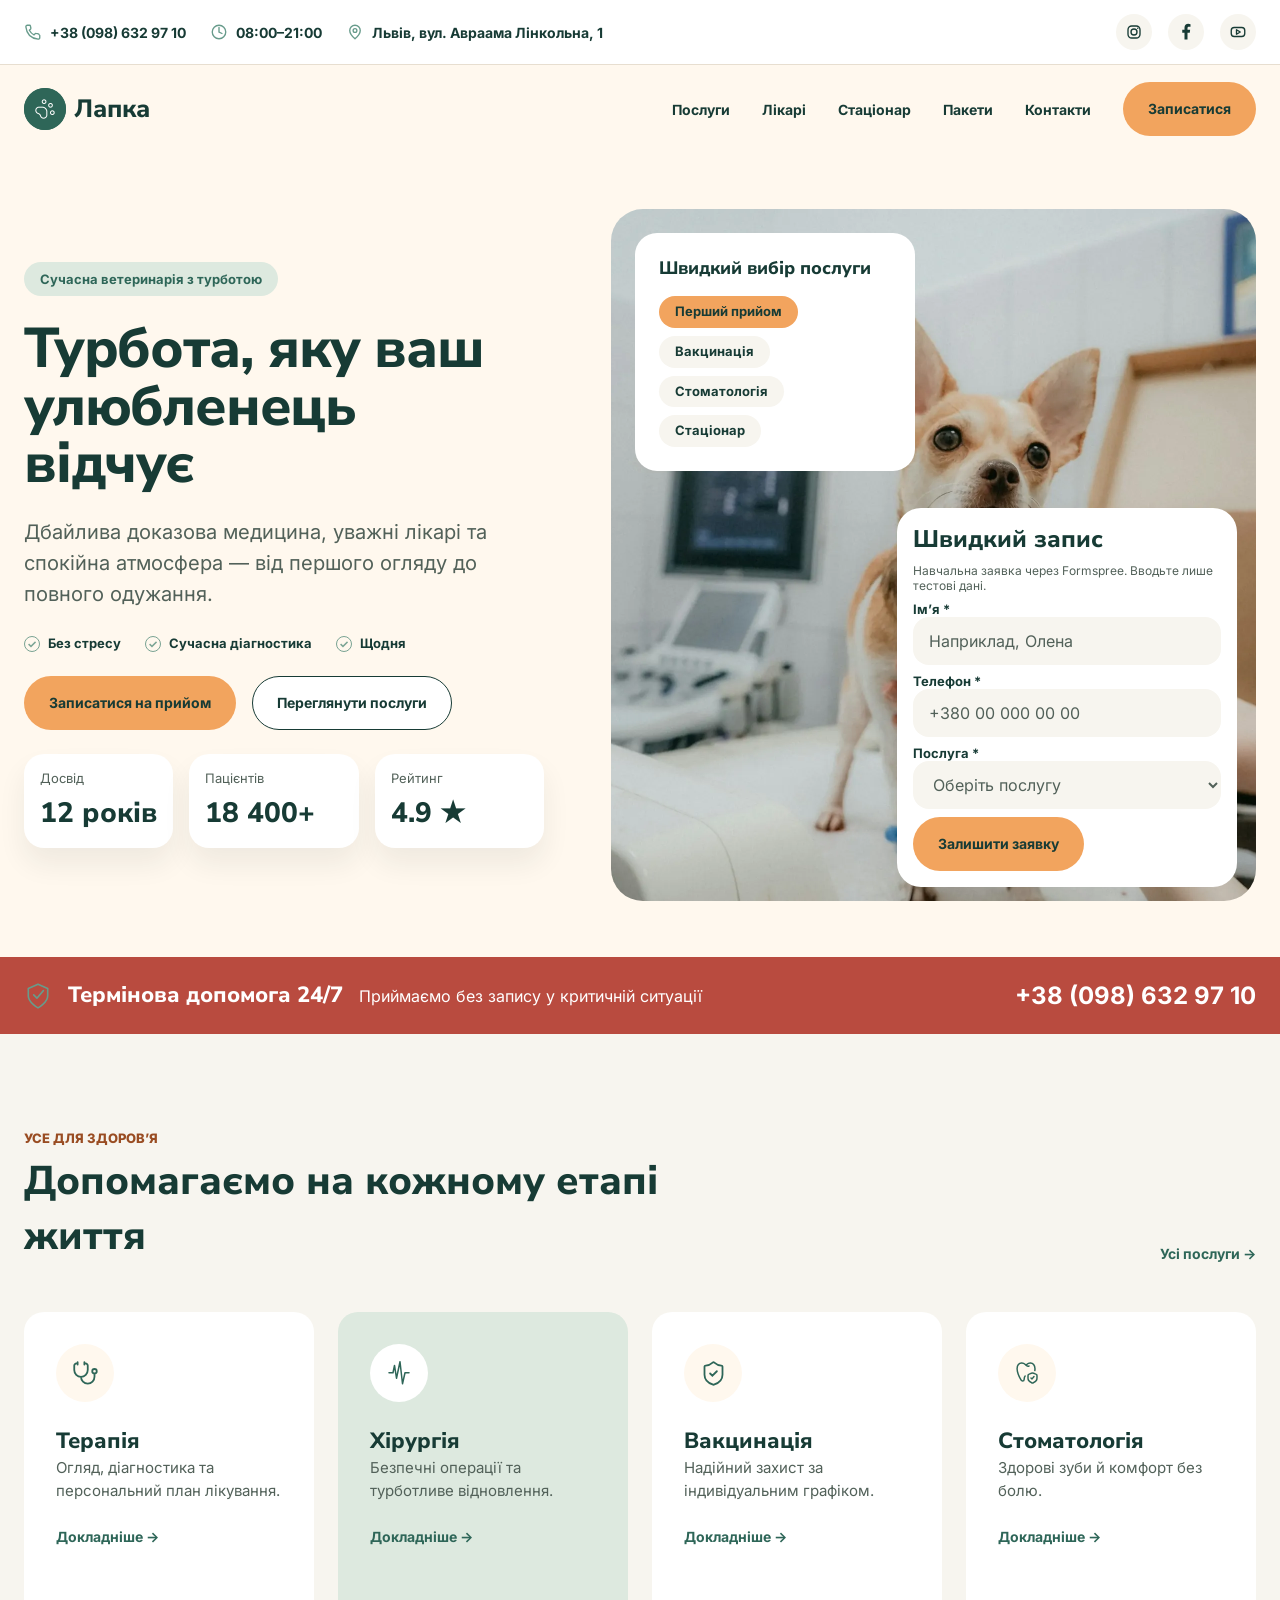
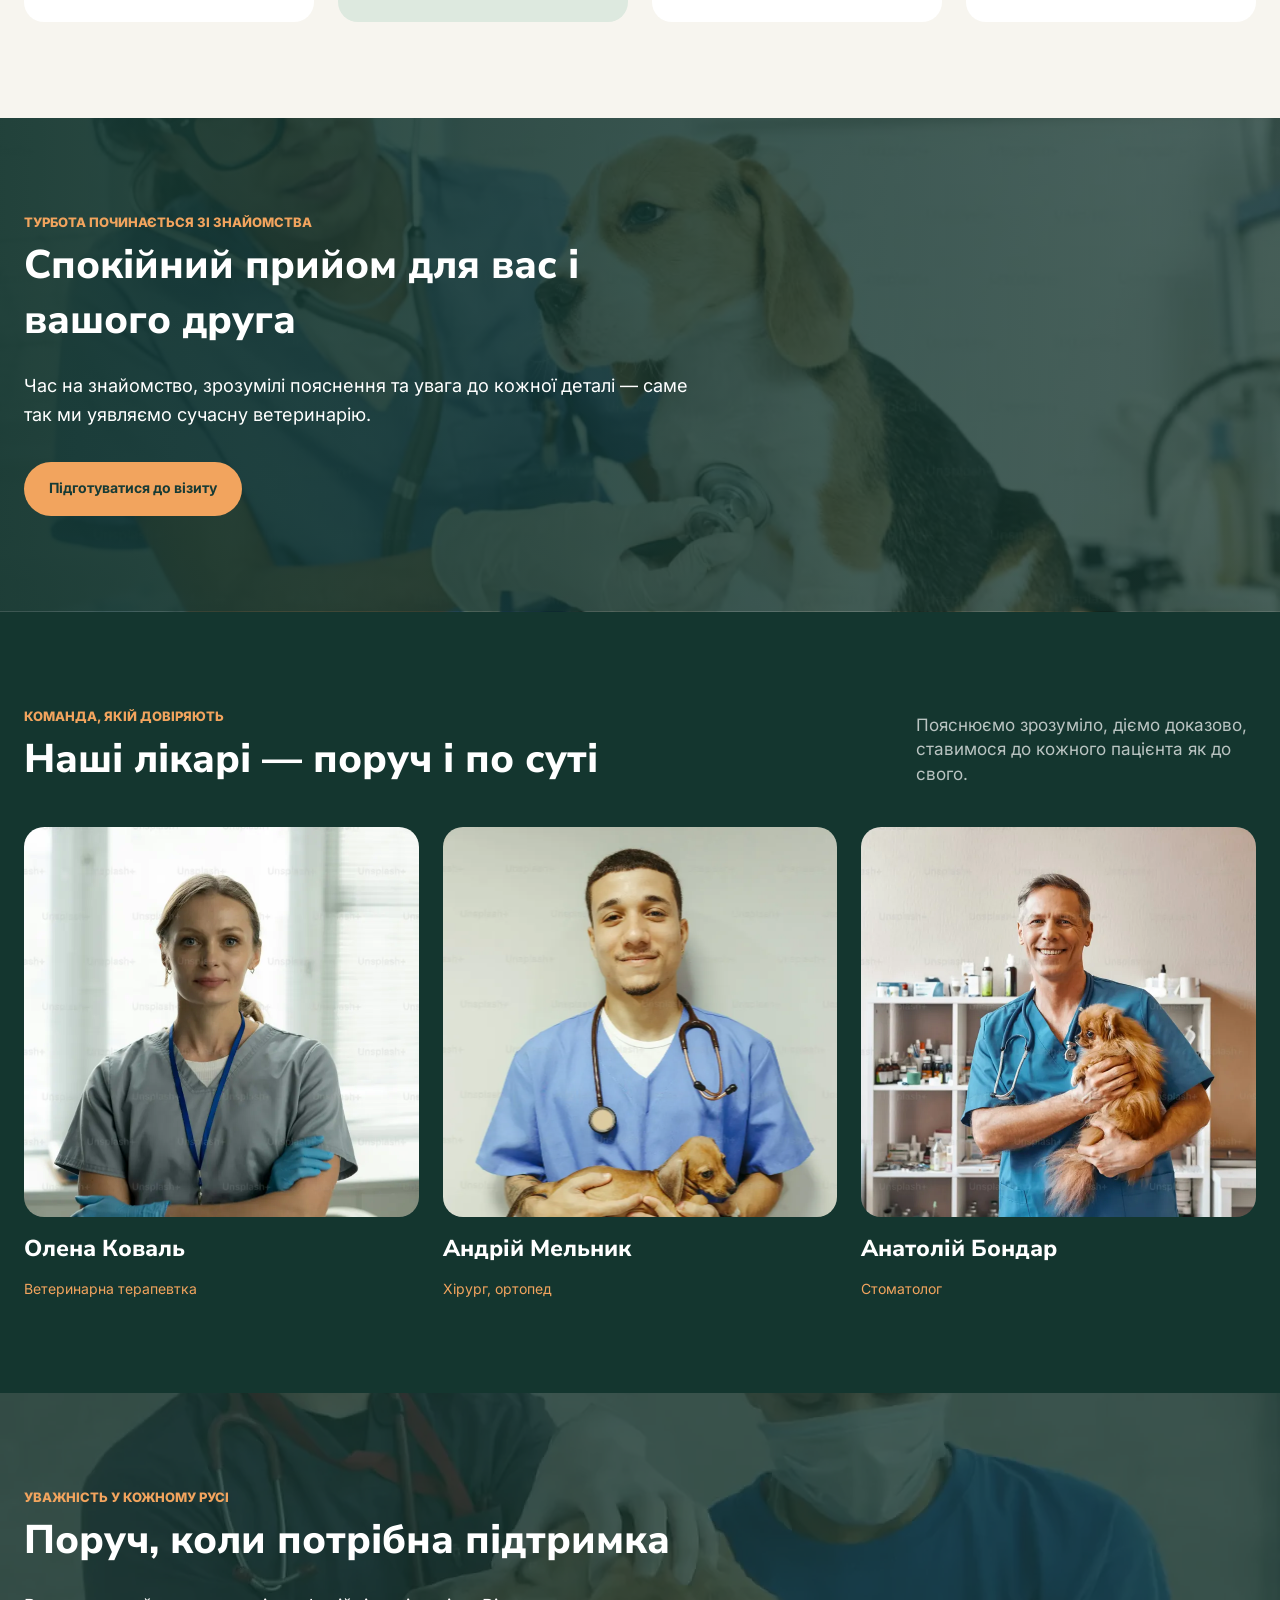
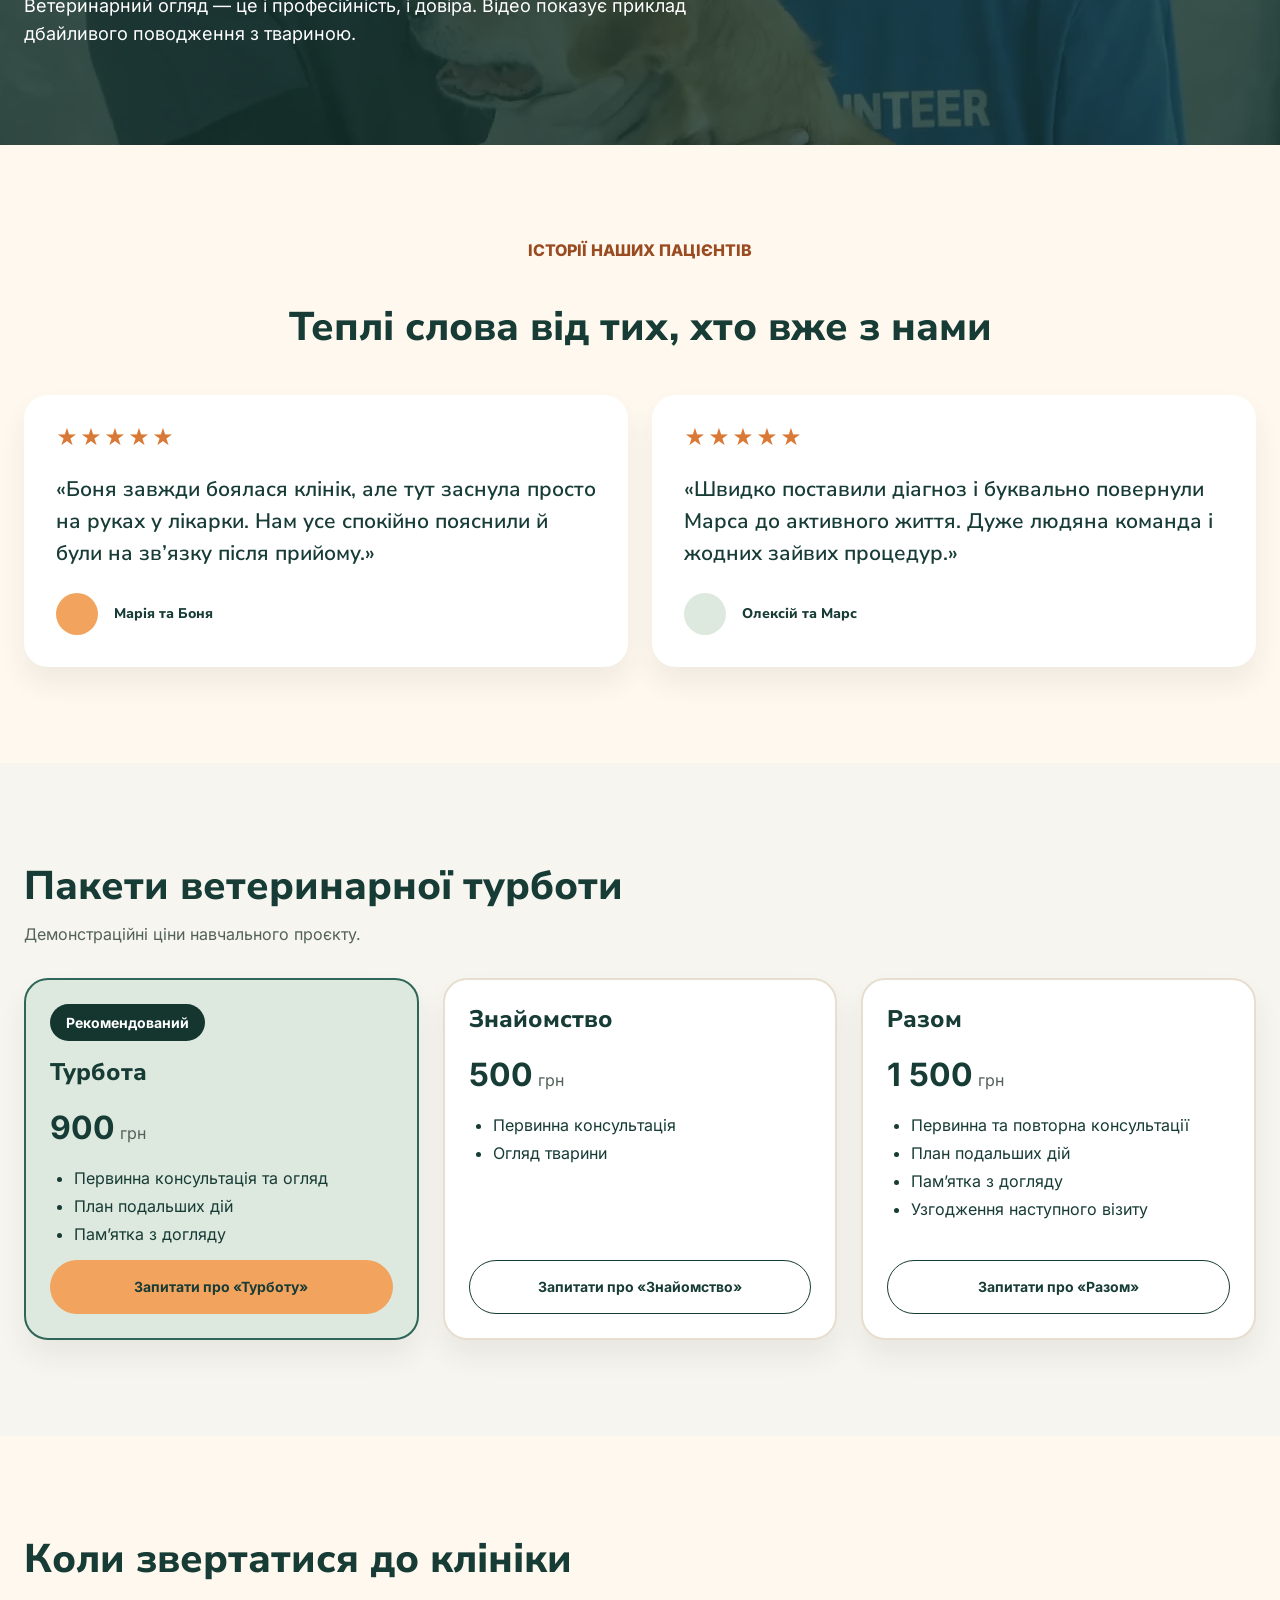
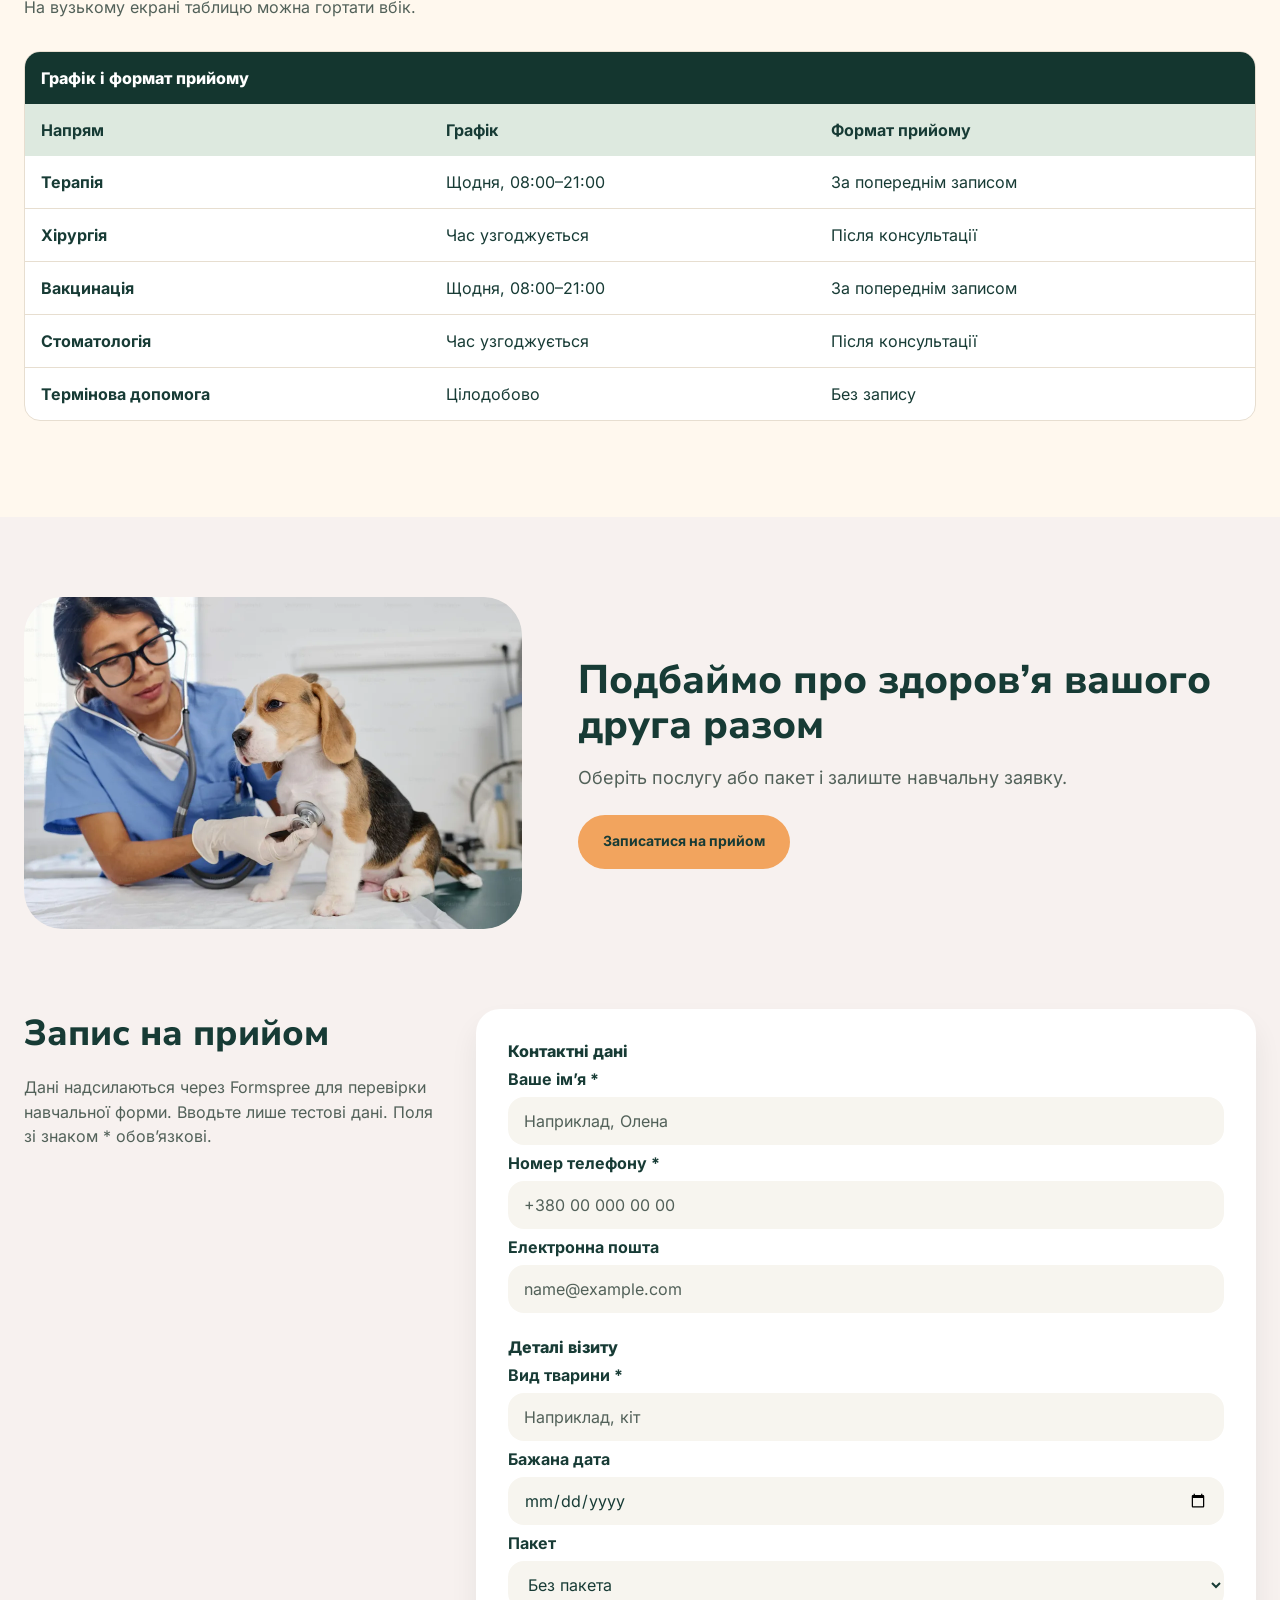
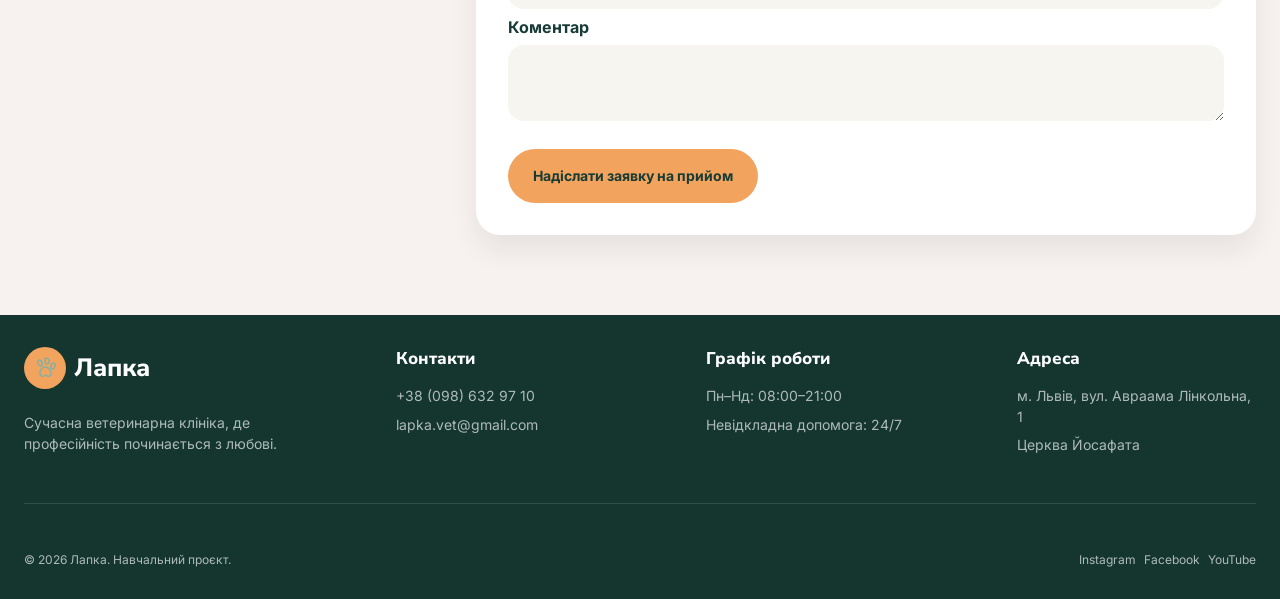
==== commit 0aa7ca61: "feat: add Formspree honeypot fields to both booking forms" ====
--- a/Lapka/index.html
+++ b/Lapka/index.html
@@ -195,6 +195,10 @@
               <h2 id="quick-title">Швидкий запис</h2>
               <p id="quick-note">Навчальна заявка через Formspree. Вводьте лише тестові дані.</p>
               <input type="hidden" name="_subject" value="Лапка — швидка навчальна заявка">
+              <div class="visually-hidden" aria-hidden="true">
+                <label for="quick-gotcha">Залиште це поле порожнім</label>
+                <input id="quick-gotcha" type="text" name="_gotcha" tabindex="-1" autocomplete="off">
+              </div>
               <fieldset class="form-fields">
                 <legend class="visually-hidden">Дані швидкого запису</legend>
                 <label for="quick-name">Ім’я *</label>
@@ -483,6 +487,10 @@
             <form class="booking-form" id="booking-form" action="https://formspree.io/f/xnpjllab" method="post"
               aria-labelledby="appointment-title" aria-describedby="booking-note" tabindex="-1">
               <input type="hidden" name="_subject" value="Лапка — навчальна заявка на прийом">
+              <div class="visually-hidden" aria-hidden="true">
+                <label for="booking-gotcha">Залиште це поле порожнім</label>
+                <input id="booking-gotcha" type="text" name="_gotcha" tabindex="-1" autocomplete="off">
+              </div>
               <fieldset class="form-fields">
                 <legend>Контактні дані</legend>
                 <label for="booking-name">Ваше ім’я *</label>
--- a/Lapka/css/style.css
+++ b/Lapka/css/style.css
@@ -9,6 +9,7 @@
   --booking-bg: #f7f1ef;
   --orange: #f2a45e;
   --orange-dark: #d97935;
+  --accent-text: #994c22;
   --orange-hover: #e59651;
   --red: #b94b3f;
   --white: #fff;
@@ -38,7 +39,16 @@
   --radius-field: 16px;
   --radius-panel: 24px;
   --radius-pill: 32px;
+  --radius-line: 2px;
+  --radius-small: 8px;
+  --radius-control: 12px;
+  --radius-card: 20px;
+  --radius-overlay: 22px;
+  --radius-chip: 30px;
+  --radius-photo: 38px;
+  --radius-circle: 50%;
   --error: #a6382e;
+  --shadow-invalid: inset 0 0 0 2px var(--error);
   --motion-fast: 200ms;
 }
 
@@ -144,11 +154,11 @@
   color: var(--link);
 }
 
-.text-link:hover, .menu a:hover { color: var(--orange-dark); }
+.text-link:hover, .menu a:hover { color: var(--accent-text); }
 
 .eyebrow {
   margin-bottom: var(--space-1);
-  color: var(--orange-dark);
+  color: var(--accent-text);
   text-transform: uppercase;
   font-size: 13px;
   font-weight: 800;
@@ -169,7 +179,7 @@
   justify-content: center;
   width: var(--icon-size, 42px);
   height: var(--icon-size, 42px);
-  border-radius: 50%;
+  border-radius: var(--radius-circle);
 }
 
 .logo {
@@ -235,7 +245,7 @@
   display: inline-block;
   padding: var(--space-1) var(--space-2);
   margin-bottom: 0;
-  border-radius: 30px;
+  border-radius: var(--radius-chip);
   background: var(--sage);
   color: var(--link);
   font-size: 13px;
@@ -297,7 +307,7 @@
   gap: var(--space-1);
   padding: var(--space-2);
   min-height: 92px;
-  border-radius: 20px;
+  border-radius: var(--radius-card);
   background: var(--white);
   box-shadow: var(--shadow);
 }
@@ -327,7 +337,7 @@
 }
 
 .hero__photo, .doctor-card img { width: 100%; object-fit: cover; }
-.hero__photo { height: 100%; border-radius: 32px; }
+.hero__photo { height: 100%; border-radius: var(--radius-pill); }
 
 .service-picker {
   position: absolute;
@@ -336,7 +346,7 @@
   width: 280px;
   min-height: 150px;
   padding: var(--space-3);
-  border-radius: 22px;
+  border-radius: var(--radius-overlay);
   background: var(--white);
 }
 
@@ -355,7 +365,7 @@
 .service-picker__link {
   display: block;
   padding: var(--space-1) var(--space-2);
-  border-radius: 24px;
+  border-radius: var(--radius-panel);
   background: var(--soft);
   font-size: 13px;
   line-height: 1.2;
@@ -390,13 +400,17 @@
 }
 
 input::placeholder, select:invalid { color: var(--muted); opacity: 1; }
-input:user-invalid, select:user-invalid { box-shadow: inset 0 0 0 2px var(--error); }
+input:user-invalid, select:user-invalid { box-shadow: var(--shadow-invalid); }
 textarea { resize: vertical; }
 .quick-booking .btn, .booking-form .btn { align-self: flex-start; }
 
 .form-fields { min-width: 0; margin: 0; padding: 0; border: 0; }
 .form-fields legend { margin-bottom: var(--space-1); padding: 0; font-weight: 800; }
 .form-fields label { display: block; margin-bottom: var(--space-1); font-weight: 700; }
+.form-fields :is(input, select, textarea):focus {
+  outline: 3px solid var(--ink);
+  outline-offset: -3px;
+}
 .form-fields :is(input, select) + label { margin-top: var(--space-1); }
 .quick-booking label { margin-bottom: 0; font-size: 13px; }
 
@@ -436,7 +450,7 @@
   min-height: 310px;
   gap: var(--space-3);
   padding: var(--space-4);
-  border-radius: 20px;
+  border-radius: var(--radius-card);
   background: var(--white);
 }
 
@@ -462,7 +476,7 @@
   line-height: 1.45;
 }
 
-.doctor-card img { height: 390px; border-radius: 20px; }
+.doctor-card img { height: 390px; border-radius: var(--radius-card); }
 
 .doctor-card h3 {
   margin-top: var(--space-2);
@@ -491,7 +505,7 @@
 .review-card {
   min-height: 268px;
   padding: var(--space-4);
-  border-radius: 24px;
+  border-radius: var(--radius-panel);
   background: var(--white);
   box-shadow: var(--shadow);
 }
@@ -539,7 +553,7 @@
   width: 498px;
   aspect-ratio: 3 / 2;
   overflow: hidden;
-  border-radius: 38px;
+  border-radius: var(--radius-photo);
 }
 
 .appointment__picture > img, .video-banner__video {
@@ -738,7 +752,7 @@
   left: 12px;
   z-index: 100;
   padding: var(--space-2) var(--space-3);
-  border-radius: 12px;
+  border-radius: var(--radius-control);
   background: var(--green);
   color: var(--white);
   transform: translateY(-180%);
@@ -780,7 +794,7 @@
   z-index: 10;
   width: 220px;
   padding: var(--space-2);
-  border-radius: 16px;
+  border-radius: var(--radius-field);
   background: var(--white);
   box-shadow: var(--shadow);
   visibility: hidden;
@@ -791,7 +805,7 @@
   align-items: center;
   min-height: 44px;
   padding: var(--space-1);
-  border-radius: 8px;
+  border-radius: var(--radius-small);
 }
 
 .submenu__list a:hover, .submenu__list a:focus-visible { background: var(--sage); }
@@ -810,7 +824,7 @@
   display: block;
   width: 20px;
   height: 2px;
-  border-radius: 2px;
+  border-radius: var(--radius-line);
   background: currentColor;
 }
 
@@ -901,7 +915,7 @@
     padding: var(--space-3);
     overflow-y: auto;
     border: 1px solid var(--header-line);
-    border-radius: 0 0 20px 20px;
+    border-radius: 0 0 var(--radius-card) var(--radius-card);
     background: var(--cream);
     box-shadow: var(--shadow);
     visibility: hidden;
@@ -1009,7 +1023,7 @@
   .hero__photo {
     height: auto;
     aspect-ratio: 343 / 300;
-    border-radius: 24px;
+    border-radius: var(--radius-panel);
   }
 
   .hero__picture { height: auto; }
@@ -1058,7 +1072,7 @@
   .testimonials > .container > .eyebrow, .testimonials h2 { margin-bottom: var(--space-3); }
   .review-card { min-height: 0; padding: var(--space-3); }
   .review-card blockquote { font-size: 19px; line-height: 1.5; }
-  .appointment__picture { border-radius: 24px; }
+  .appointment__picture { border-radius: var(--radius-panel); }
   .appointment__inner { gap: var(--space-3); }
   .service-card__body { flex: 1; min-width: 0; }
   .service-card h3 { font-size: clamp(17px, 5vw, 20px); line-height: 1.2; }
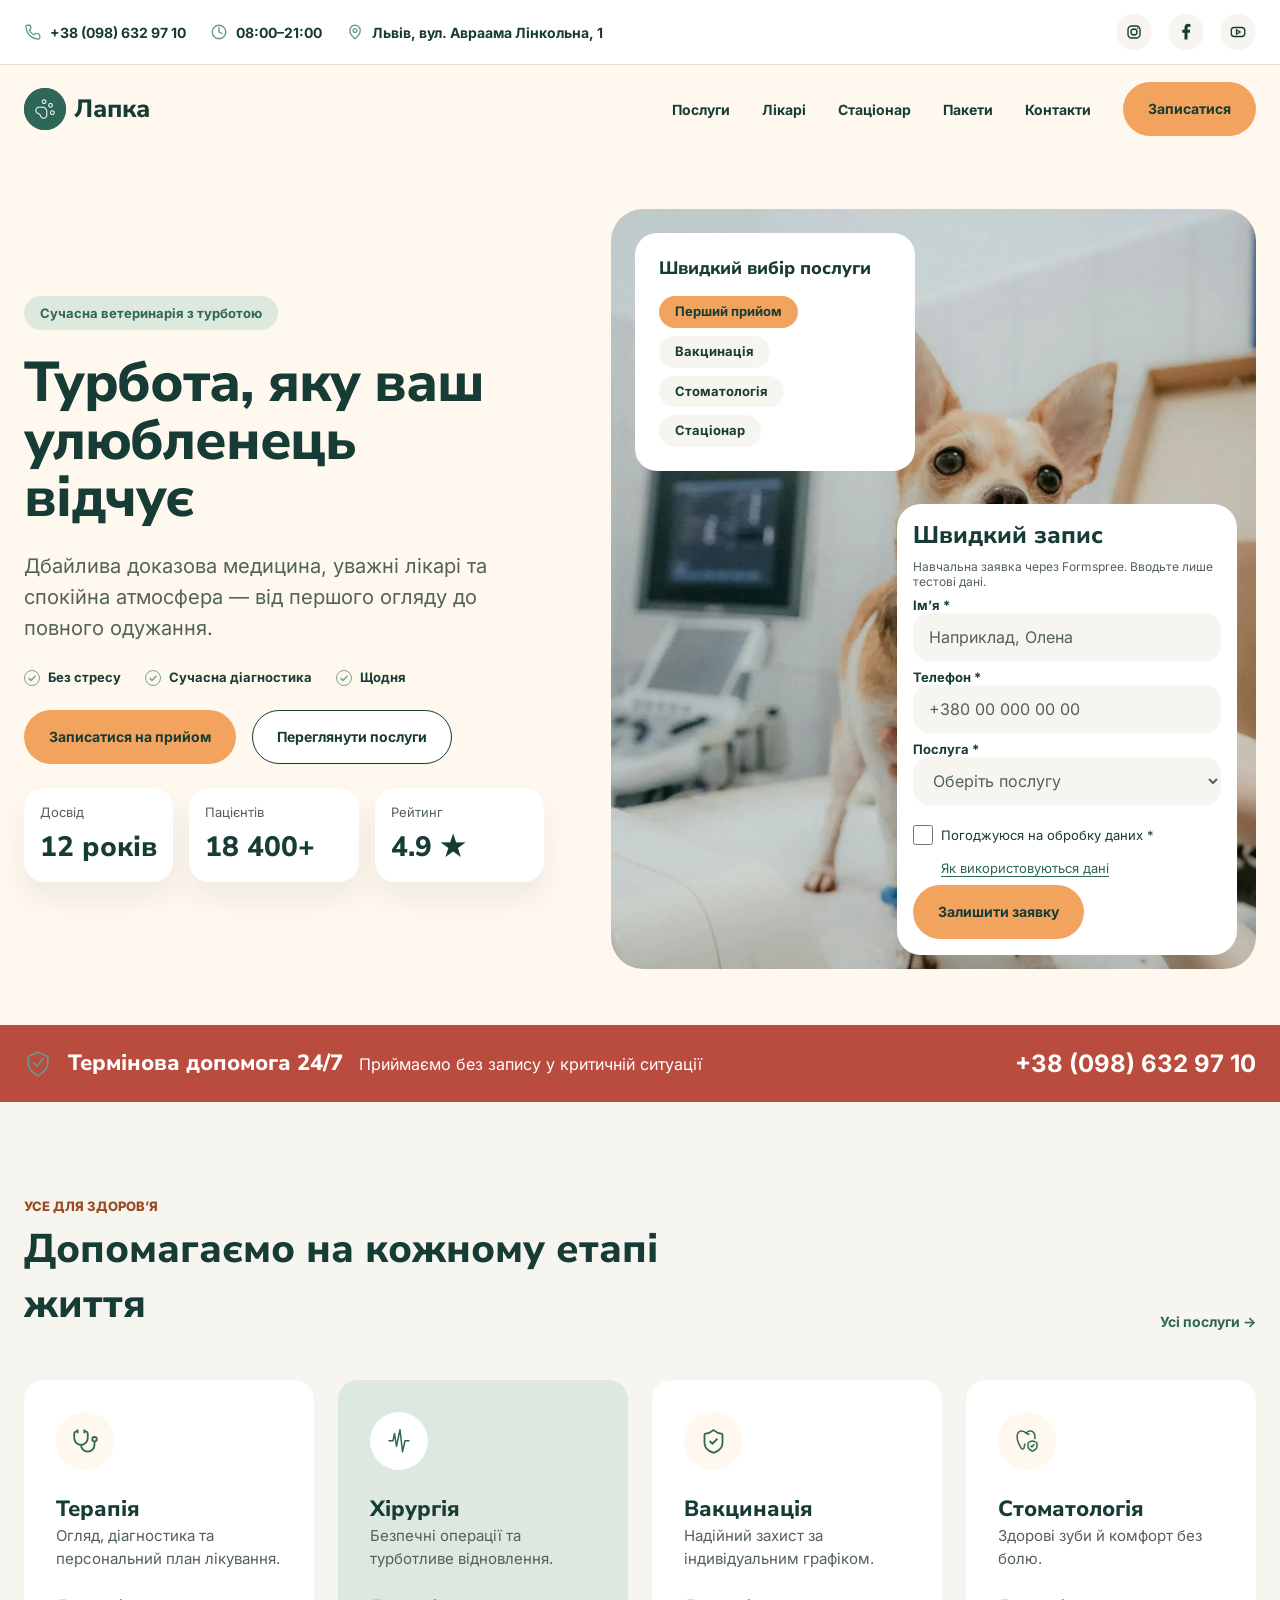
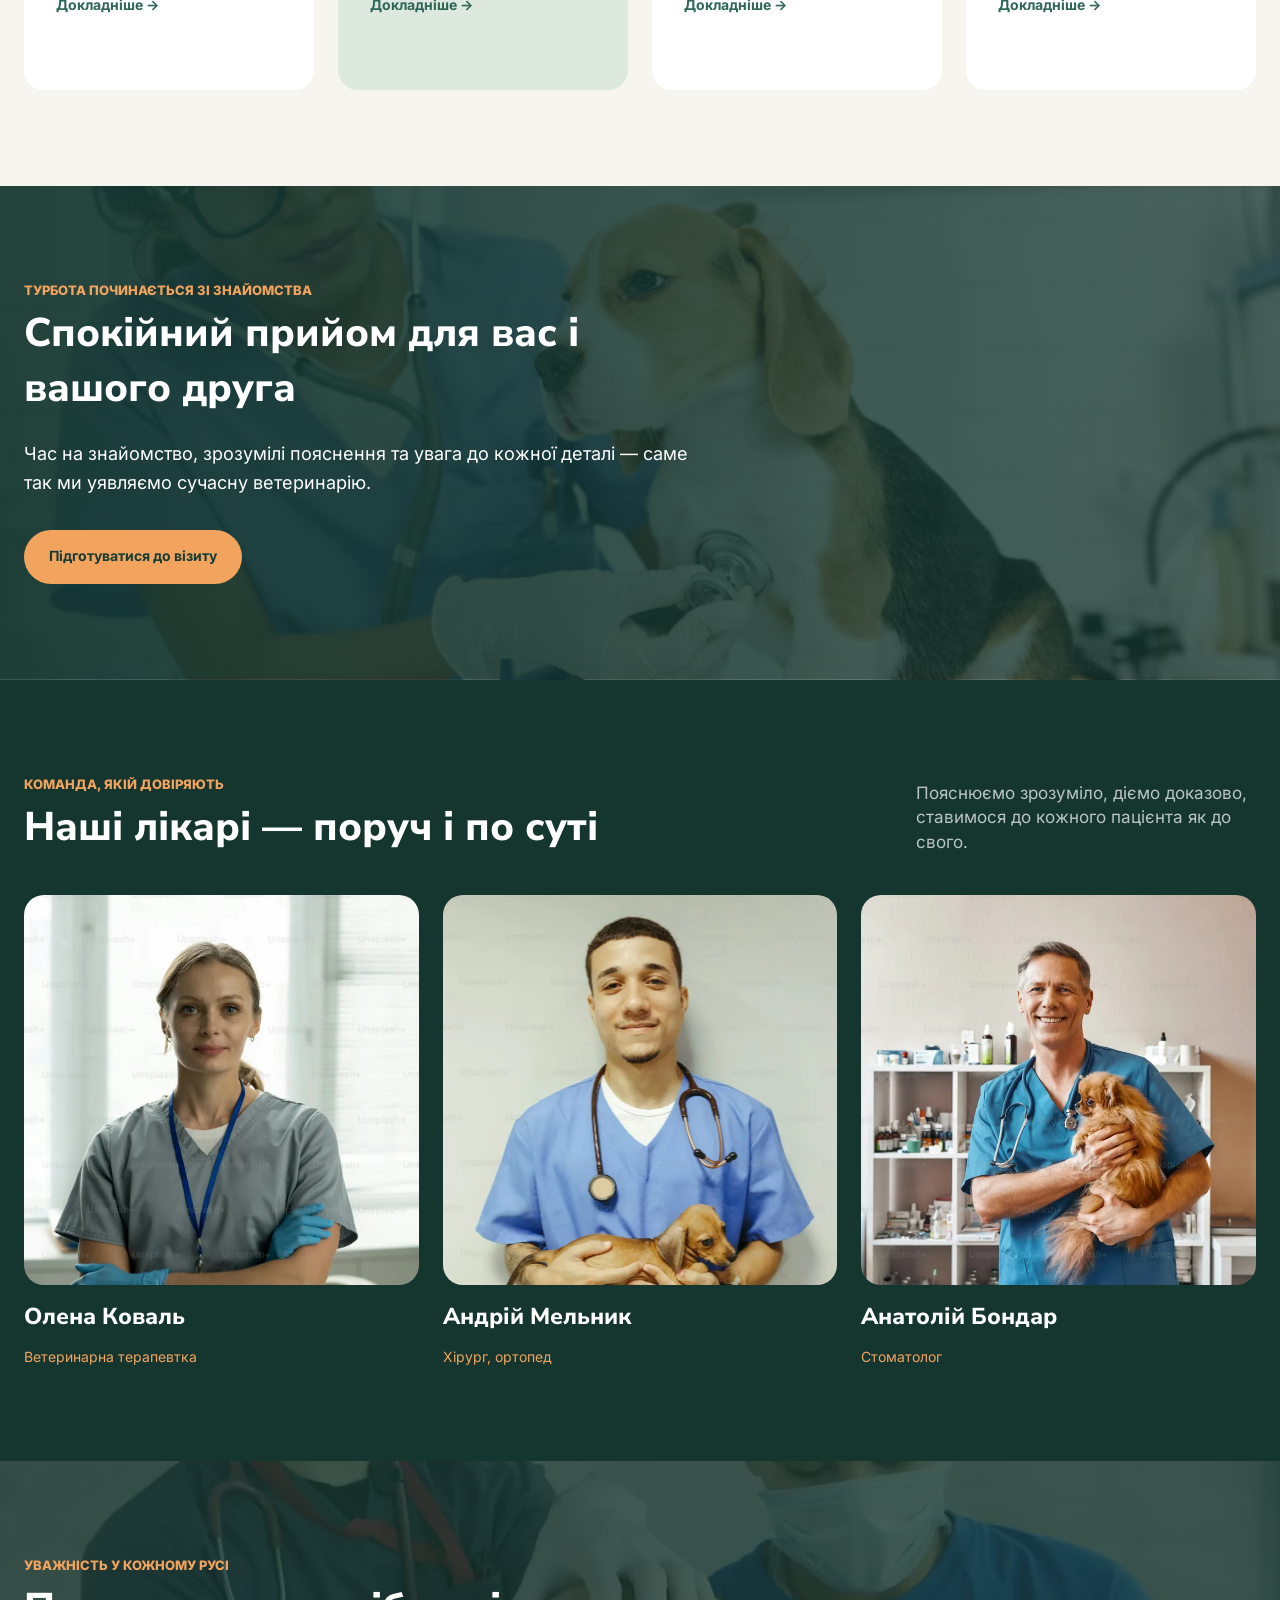
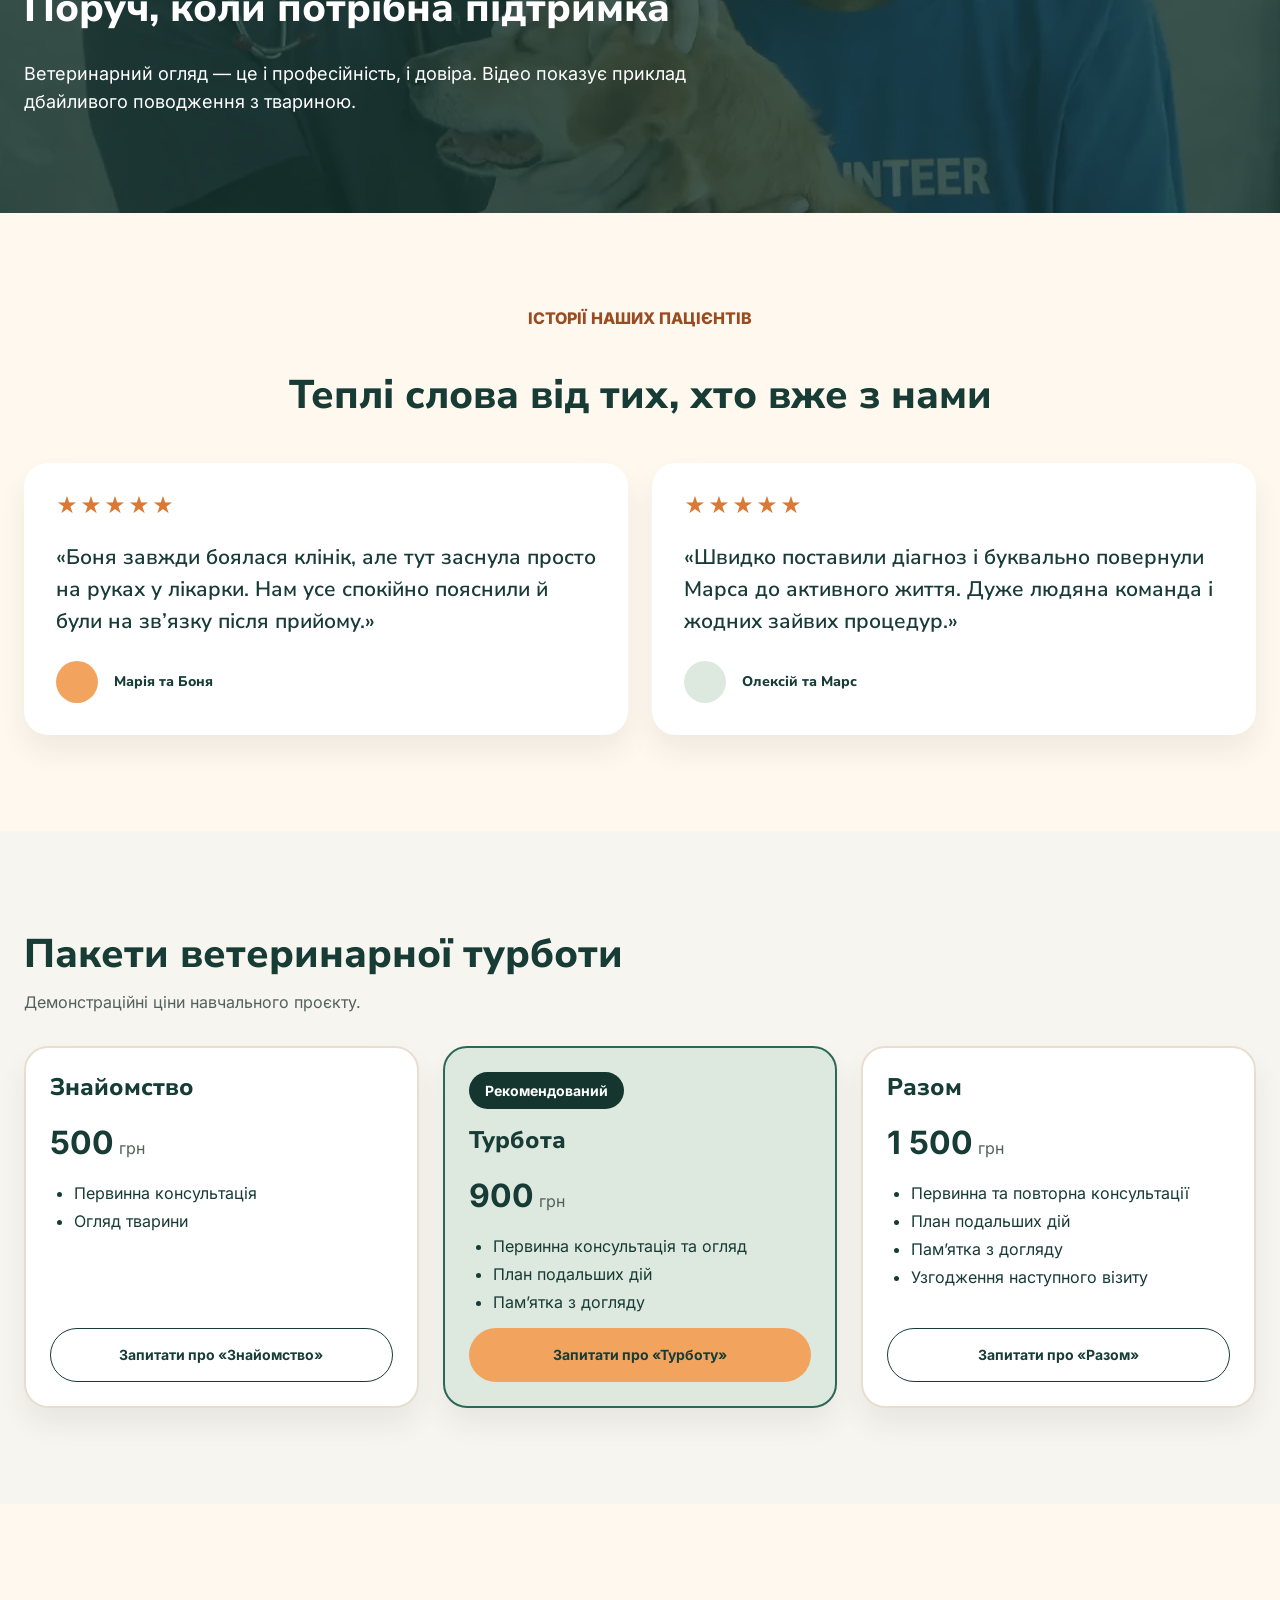
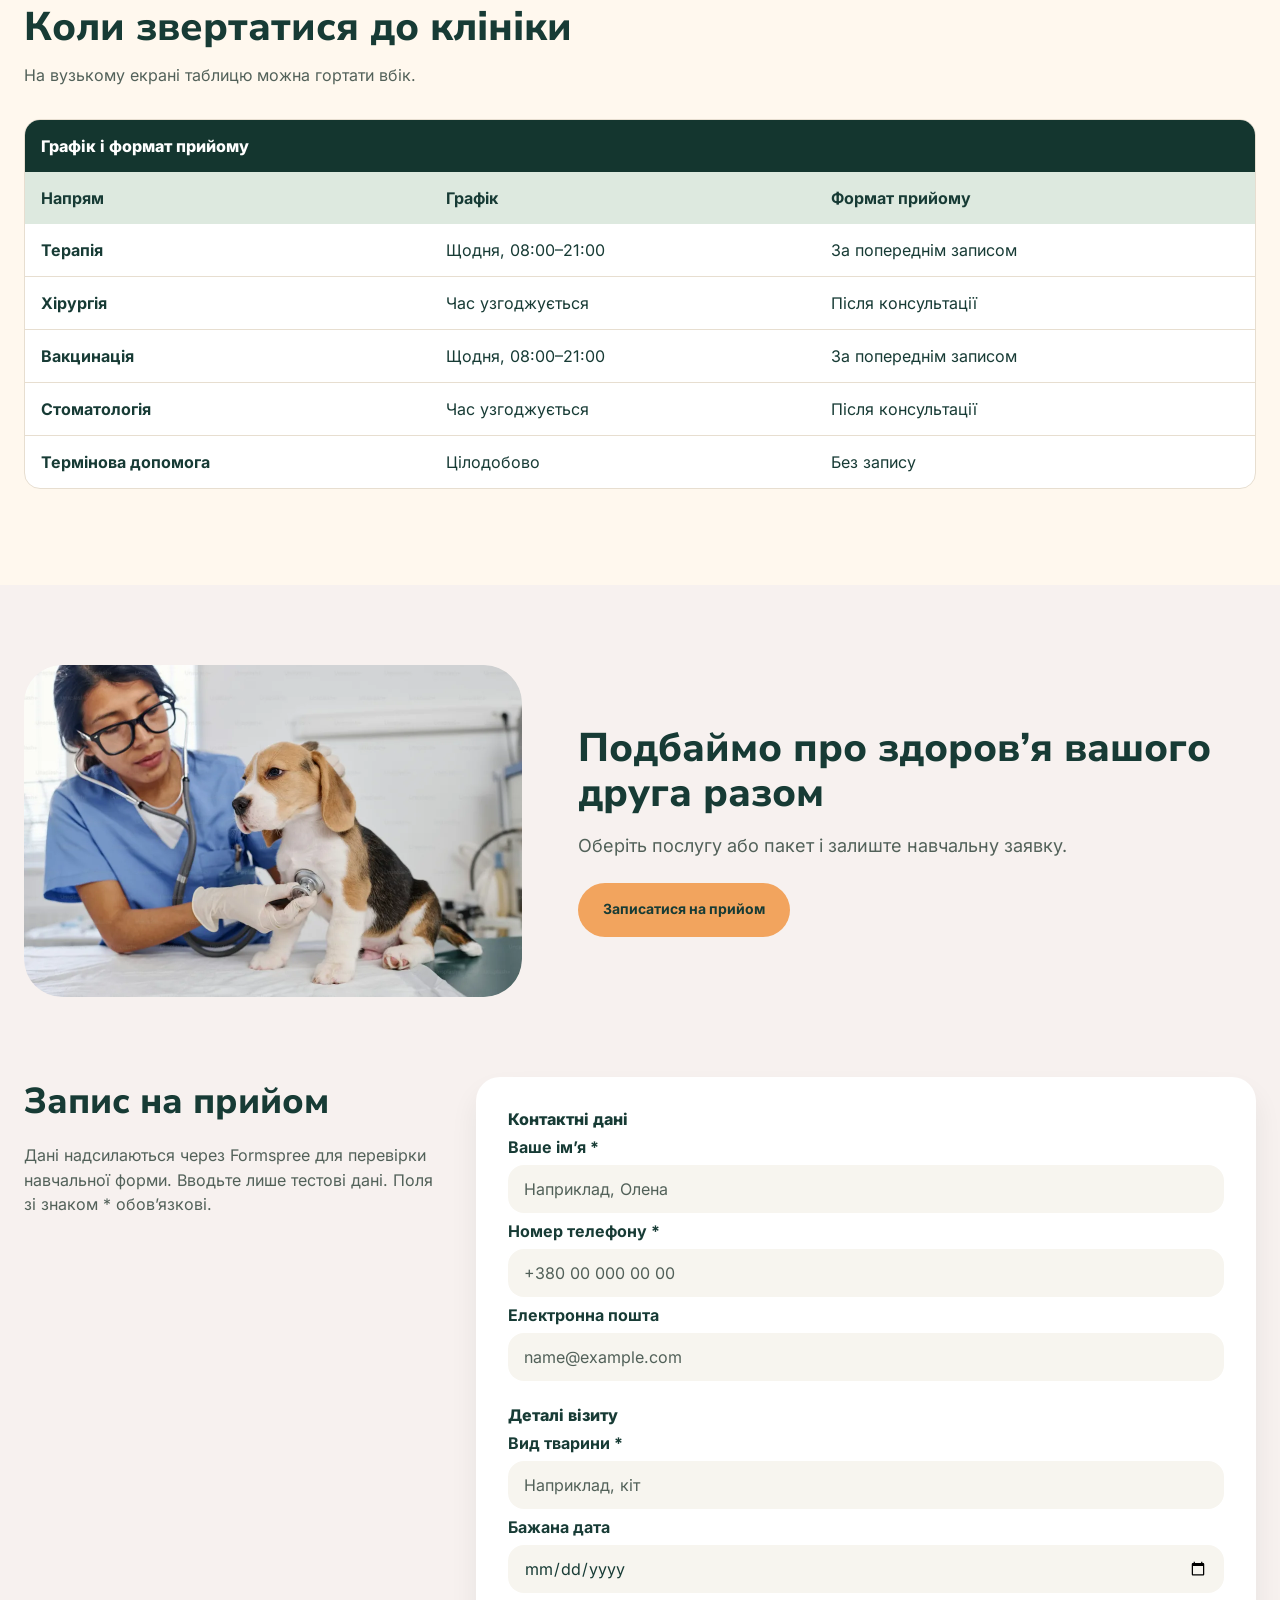
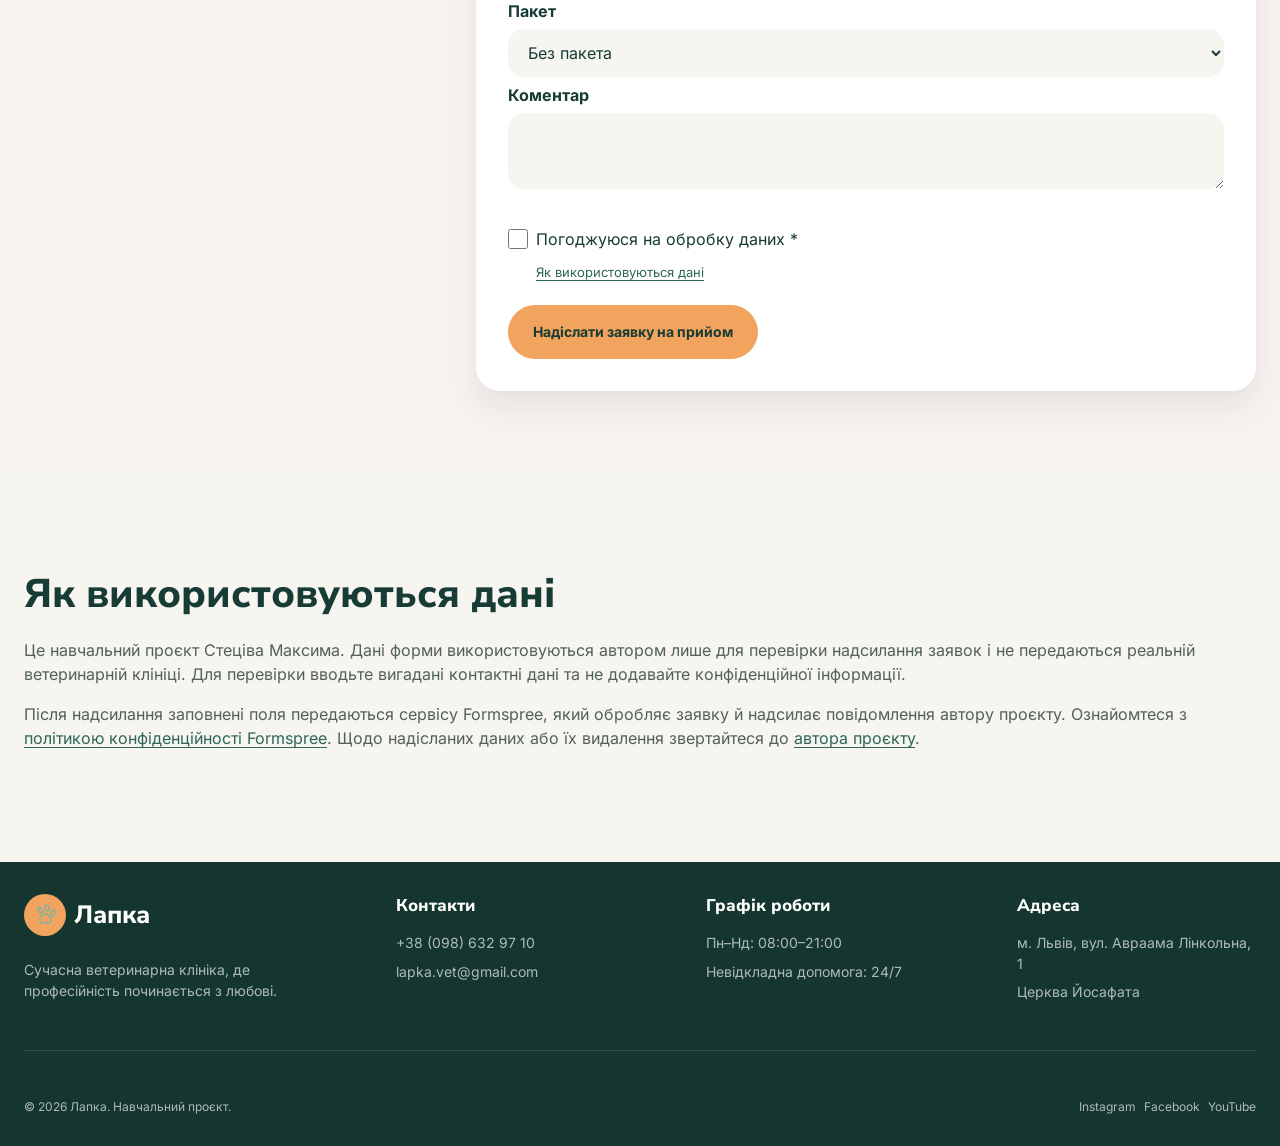
==== commit 2c4bb6d1: "feat: require form consent and explain submission data use" ====
--- a/Lapka/index.html
+++ b/Lapka/index.html
@@ -216,6 +216,11 @@
                   <option>Стаціонар</option>
                 </select>
               </fieldset>
+              <div class="consent">
+                <input id="quick-consent" name="consent" type="checkbox" value="accepted" required>
+                <span><label for="quick-consent">Погоджуюся на обробку даних *</label>
+                  <a href="#privacy">Як використовуються дані</a></span>
+              </div>
               <button class="btn" type="submit">Залишити заявку</button>
             </form>
           </div>
@@ -519,9 +524,27 @@
                 <label for="booking-message">Коментар</label>
                 <textarea id="booking-message" name="message" rows="3" maxlength="500"></textarea>
               </fieldset>
+              <div class="consent">
+                <input id="booking-consent" name="consent" type="checkbox" value="accepted" required>
+                <span><label for="booking-consent">Погоджуюся на обробку даних *</label>
+                  <a href="#privacy">Як використовуються дані</a></span>
+              </div>
               <button class="btn" type="submit">Надіслати заявку на прийом</button>
             </form>
           </div>
+        </div>
+      </section>
+      <section class="section privacy" id="privacy" aria-labelledby="privacy-title" tabindex="-1">
+        <div class="container">
+          <h2 id="privacy-title">Як використовуються дані</h2>
+          <p>Це навчальний проєкт Стеціва Максима. Дані форми використовуються автором лише для
+            перевірки надсилання заявок і не передаються реальній ветеринарній клініці.
+            Для перевірки вводьте вигадані контактні дані та не додавайте конфіденційної інформації.</p>
+          <p>Після надсилання заповнені поля передаються сервісу Formspree, який обробляє заявку
+            й надсилає повідомлення автору проєкту. Ознайомтеся з
+            <a href="https://formspree.io/legal/privacy-policy/">політикою конфіденційності Formspree</a>.
+            Щодо надісланих даних або їх видалення звертайтеся до
+            <a href="https://github.com/MaksSt33">автора проєкту</a>.</p>
         </div>
       </section>
     </main>
--- a/Lapka/css/style.css
+++ b/Lapka/css/style.css
@@ -333,7 +333,7 @@
   position: relative;
   flex: 0 1 654px;
   min-width: 0;
-  height: 692px;
+  height: 760px;
 }
 
 .hero__photo, .doctor-card img { width: 100%; object-fit: cover; }
@@ -414,6 +414,23 @@
 .form-fields :is(input, select) + label { margin-top: var(--space-1); }
 .quick-booking label { margin-bottom: 0; font-size: 13px; }
 
+.consent { display: flex; align-items: flex-start; gap: var(--space-1); min-height: 44px; }
+.consent input {
+  flex: 0 0 20px;
+  width: 20px;
+  height: 20px;
+  margin: 12px 0;
+  accent-color: var(--green);
+  cursor: pointer;
+}
+.consent span { min-width: 0; }
+.consent label { display: flex; align-items: center; min-height: 44px; cursor: pointer; }
+.consent a, .privacy a { color: var(--link); text-decoration: underline; text-underline-offset: 3px; }
+.consent a { display: inline-block; font-size: 13px; }
+.privacy { background: var(--soft); }
+.privacy h2, .privacy p + p { margin-bottom: var(--space-2); }
+.privacy h2 + p { margin-bottom: var(--space-2); }
+
 .emergency { color: var(--white); background: var(--red); }
 
 .emergency__inner {
@@ -602,6 +619,7 @@
 .module-heading p { margin-top: var(--space-1); }
 .pricing { background: var(--soft); }
 .pricing__cards { gap: var(--space-3); }
+.pricing__cards > .price-card:nth-child(2) { order: -1; }
 .price-card {
   gap: var(--space-2);
   padding: var(--space-3);
@@ -959,11 +977,12 @@
     margin: 0 auto;
   }
 
-  .hero__visual { height: 640px; }
+  .hero__visual { height: 760px; }
   .hero__description { max-width: 100%; }
   .section { padding: var(--space-8) 0; }
   .cards { flex-wrap: wrap; }
   .pricing__cards { flex-direction: column; }
+  .pricing__cards > .price-card:nth-child(2) { order: 0; }
   .price-card .btn { min-height: 48px; }
   .service-card, .doctor-card { flex: 1 1 calc(50% - 12px); }
   .section-heading { align-items: flex-start; gap: var(--space-3); }
